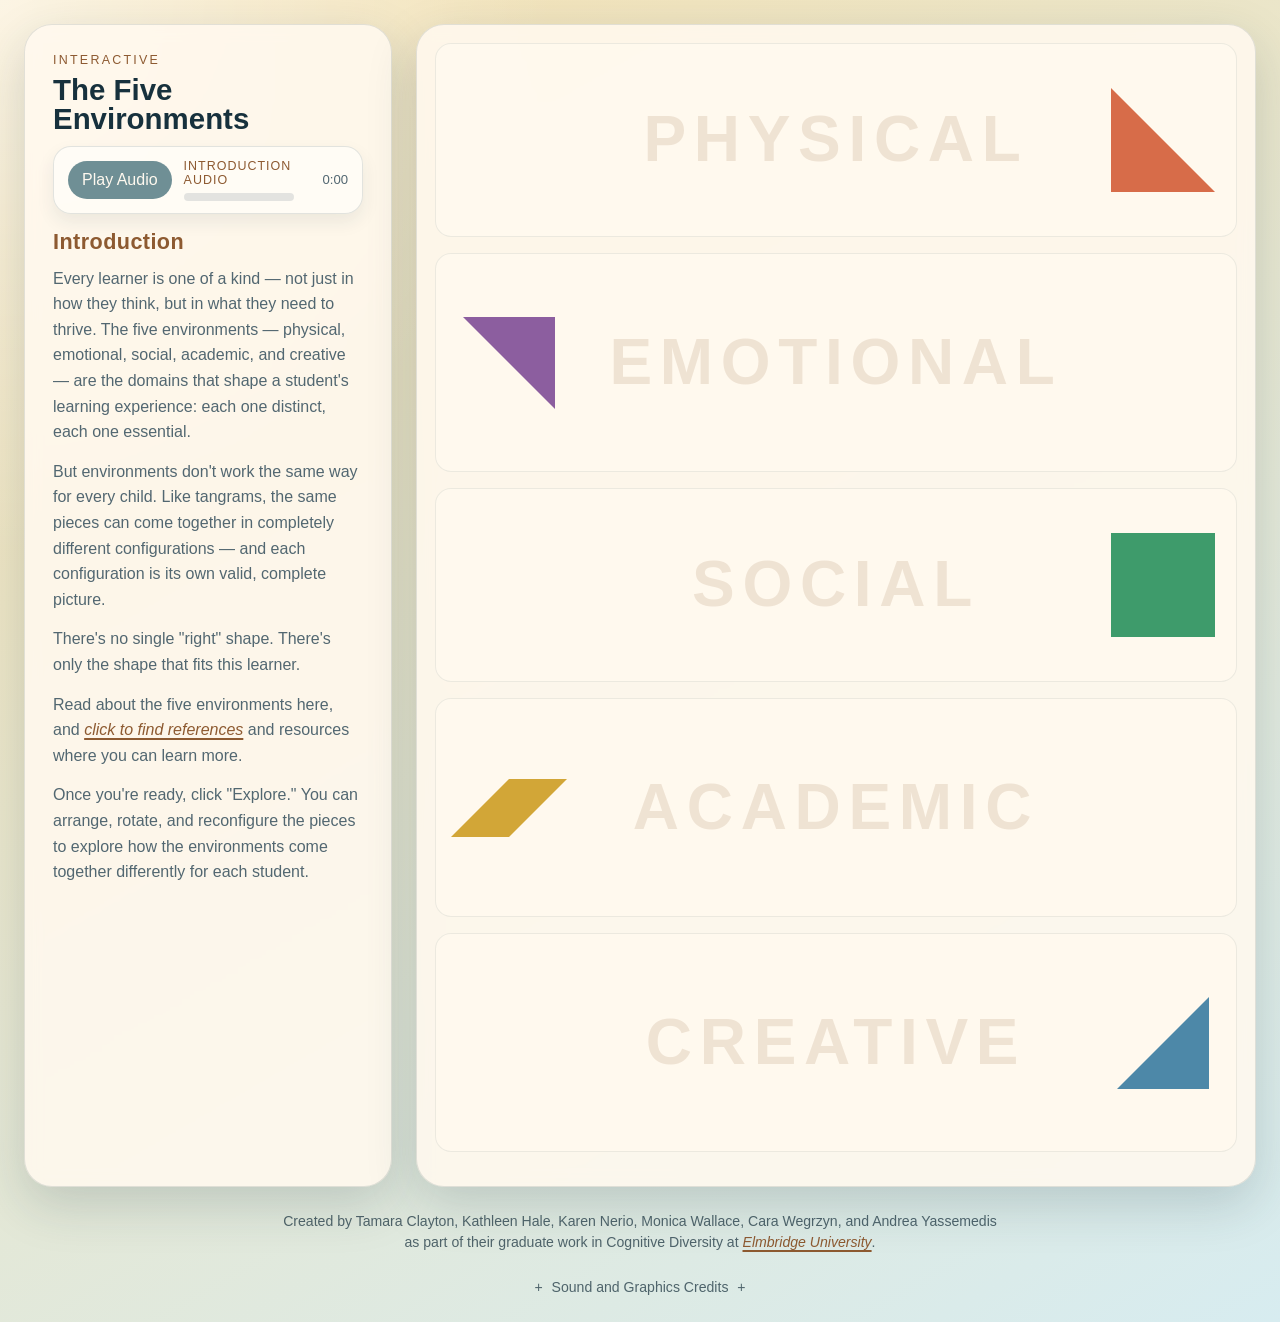
==== index.html @ 6b8d926e "Lower Alex solve threshold" ====
<!DOCTYPE html>
<html lang="en">
<head>
  <meta charset="UTF-8">
  <meta name="viewport" content="width=device-width, initial-scale=1.0">
  <title>The Five Environments</title>
  <link rel="icon" href="favicon.ico" type="image/x-icon">
  <link rel="stylesheet" href="styles.css">
  <style>
    .index2-page .avatar-chip.is-selected .avatar-portrait {
      border-color: rgba(23, 49, 61, 0.28);
      box-shadow: 0 14px 26px rgba(23, 49, 61, 0.2);
      transform: translateY(-2px);
    }

    .index2-page .avatar-chip.is-selected .avatar-name {
      text-decoration-thickness: 3px;
    }

    .index2-page .avatar-chip {
      cursor: pointer;
    }

    .index2-page .avatar-chip .avatar-portrait,
    .index2-page .avatar-chip .avatar-name {
      pointer-events: none;
    }

    .index2-page .intro-chip {
      width: 86px;
      text-align: center;
      cursor: pointer;
    }

    .index2-page .intro-chip .intro-chip-icon,
    .index2-page .intro-chip .intro-chip-link {
      pointer-events: none;
    }

    .index2-page .intro-chip-icon {
      display: block;
      width: 80px;
      height: 80px;
      margin: 0 auto 8px;
      object-fit: cover;
      object-position: center;
      border-radius: 50%;
      border: 2px solid rgba(23, 49, 61, 0.14);
      box-shadow: 0 10px 18px rgba(23, 49, 61, 0.14);
      box-sizing: border-box;
    }

    .index2-page .intro-chip-link {
      margin: 2px auto 0;
      color: #8d5a31;
      font: inherit;
      font-size: 0.84rem;
      line-height: 1.3;
      max-width: 72px;
      text-decoration: underline;
      text-decoration-thickness: 2px;
      text-underline-offset: 3px;
    }

    .index2-page .board {
      isolation: isolate;
      width: min(100%, 896px);
      min-height: 784px;
      aspect-ratio: 16 / 14;
      margin-left: auto;
      margin-right: auto;
    }

    .index2-page .how-to-bubble {
      max-width: 360px;
      padding: 14px 16px 12px;
    }

    .index2-page .tips-list {
      margin-top: 6px;
      padding-left: 18px;
      font-size: 0.76rem;
      line-height: 1.35;
    }

    .index2-target-layer {
      position: absolute;
      inset: 0;
      z-index: 1;
      pointer-events: none;
    }

    .index2-target-image {
      position: absolute;
      opacity: 0.24;
      object-fit: contain;
      filter: saturate(0.82) brightness(0.94);
      transition: opacity 160ms ease;
      user-select: none;
      -webkit-user-drag: none;
    }

    .index2-page .piece {
      z-index: 3;
    }

    .index2-page .piece-overlay {
      left: 50%;
      top: 50%;
    }

    .index2-page .modal {
      z-index: 120;
    }

    .index2-page .modal.index2-ideas-open {
      background: transparent;
    }

    .index2-page .ideas-popup-layer {
      position: fixed;
      inset: 0;
      pointer-events: none;
      z-index: 119;
    }

    .index2-page .info-modal-card.is-ideas-modal {
      position: absolute;
      left: 50%;
      top: 50%;
      transform: translate(-50%, -50%);
      width: min(360px, 72vw);
      height: min(360px, 62vh);
      max-height: none;
      overflow: auto;
      padding: 22px 24px 24px;
      background: rgba(255, 249, 238, 0.96);
      box-shadow: 0 24px 60px rgba(23, 49, 61, 0.12);
      cursor: grab;
      touch-action: none;
      border-radius: 24px;
    }

    .index2-page .info-modal-card.is-ideas-modal.dragging {
      cursor: grabbing;
    }

    .index2-page .info-modal-card.is-ideas-modal .modal-close {
      position: sticky;
      top: 10px;
      right: 12px;
      left: auto;
      float: right;
      z-index: 3;
      margin: -6px -4px 8px 12px;
      background: rgba(255, 249, 238, 0.9);
      border-radius: 999px;
      backdrop-filter: blur(4px);
    }

    .index2-page .info-modal-card.is-ideas-modal #modal-body {
      font-size: 0.94rem;
      line-height: 1.65;
    }

    .index2-page .ideas-popup-card {
      position: fixed;
      width: min(360px, 72vw);
      height: min(360px, 62vh);
      overflow: auto;
      padding: 22px 24px 24px;
      border: 1px solid rgba(23, 49, 61, 0.14);
      border-radius: 24px;
      background: rgba(255, 249, 238, 0.96);
      box-shadow: 0 24px 60px rgba(23, 49, 61, 0.12);
      pointer-events: auto;
      color: var(--muted);
      touch-action: none;
    }

    .index2-page .ideas-popup-art {
      position: absolute;
      inset: 0;
      display: flex;
      align-items: center;
      justify-content: center;
      pointer-events: none;
    }

    .index2-page .ideas-popup-art svg {
      width: 52%;
      height: 52%;
      opacity: 0.22;
    }

    .index2-page .ideas-popup-card > *:not(.ideas-popup-art) {
      position: relative;
      z-index: 1;
    }

    .index2-page .ideas-popup-close {
      position: absolute;
      top: 8px;
      right: 8px;
      z-index: 3;
      width: 36px;
      height: 36px;
      border: 0;
      background: rgba(255, 249, 238, 0.9);
      border-radius: 999px;
      font-size: 2rem;
      line-height: 1;
      color: var(--ink);
      cursor: pointer;
      display: grid;
      place-items: center;
      padding: 0;
    }

    .index2-page .ideas-popup-title {
      margin: 0 44px 10px 0;
      font-size: 1.1rem;
      line-height: 1.15;
      color: var(--ink);
    }

    .index2-page .ideas-popup-body {
      margin: 0;
      font-size: 0.94rem;
      line-height: 1.65;
    }

    .index2-page .ideas-env-physical {
      color: #d76c49;
    }

    .index2-page .ideas-env-emotional {
      color: #8c5e9f;
    }

    .index2-page .ideas-env-social {
      color: #3e9b6b;
    }

    .index2-page .ideas-env-academic {
      color: #d2a637;
    }

    .index2-page .ideas-env-creative {
      color: #4d88a8;
    }

    .index2-page .board.is-solved .index2-target-image {
      opacity: 0.42;
    }

    .index2-page .board.showing-solution .index2-target-image {
      opacity: 1;
      filter: none;
      cursor: pointer;
    }

    .index2-page .board.showing-solution .index2-target-layer {
      pointer-events: auto;
      cursor: pointer;
    }

    .index2-page .board.showing-solution .piece {
      opacity: 0;
      pointer-events: none;
    }

    .index2-page .solve-label-layer {
      position: absolute;
      inset: 0;
      pointer-events: none;
      z-index: 31;
    }

    .index2-page .solve-instruction-chip {
      position: absolute;
      top: 16px;
      right: 16px;
      z-index: 32;
      width: min(220px, calc(100% - 32px));
      min-height: 220px;
      padding: 20px;
      border: 1px solid rgba(23, 49, 61, 0.14);
      border-radius: 50%;
      background: rgba(243, 231, 209, 0.96);
      box-shadow: 0 12px 26px rgba(23, 49, 61, 0.12);
      color: var(--muted);
      font-size: 0.88rem;
      line-height: 1.35;
      text-align: center;
      pointer-events: none;
      display: flex;
      align-items: center;
      justify-content: center;
      text-wrap: balance;
      box-sizing: border-box;
    }

    .index2-page .solve-label {
      position: absolute;
      transform: translate(-50%, -50%);
      max-width: 118px;
      text-align: center;
      font-weight: 700;
      font-size: 1.15rem;
      line-height: 1.15;
      color: #fdfaf2;
      -webkit-text-stroke: 1px var(--muted);
      text-shadow:
        -1px 0 var(--muted),
        0 1px var(--muted),
        1px 0 var(--muted),
        0 -1px var(--muted),
        0 2px 6px rgba(0, 0, 0, 0.18);
      cursor: default;
    }

    .index2-page .tips-list li + li {
      margin-top: 4px;
    }

    .index2-page .sidebar-subheading {
      margin: 14px 0 12px;
      font-size: 1.35rem;
      line-height: 1.1;
      letter-spacing: 0.02em;
      color: #8d5a31;
    }

    .index2-page #sidebar-copy {
      font-size: 1rem;
      line-height: 1.6;
    }

    .index2-page #sidebar-copy p {
      margin: 0 0 14px;
    }

    .index2-page #sidebar-copy p:last-child {
      margin-bottom: 0;
    }

    .index2-page .avatar-strip {
      gap: 14px;
    }

    .index2-page .avatar-chip {
      width: 86px;
    }

    .index2-page .avatar-chip .avatar-portrait {
      width: 78px;
      height: 78px;
      margin-bottom: 8px;
    }

    .index2-page .avatar-chip .avatar-name {
      font-size: 0.84rem;
      line-height: 1.3;
    }

    .index2-page .board-actions {
      gap: 8px;
    }

    .index2-page .board-actions button {
      padding: 10px 14px;
      font-size: 0.96rem;
      line-height: 1.1;
      text-transform: uppercase;
      letter-spacing: 0.06em;
    }

    .index2-page .read-view {
      display: flex;
      flex-direction: column;
      min-height: 100%;
    }

    .index2-page .read-detail-list {
      list-style: none;
      margin: 0;
      padding: 0;
    }

    .index2-page .read-detail-list li {
      position: relative;
      margin-bottom: 16px;
      padding: 14px 16px;
      padding-left: 18px;
      border-radius: 16px;
      border: 1px solid rgba(23, 49, 61, 0.08);
      background: rgba(255, 249, 238, 0.9);
      overflow: hidden;
      cursor: pointer;
      transition: transform 140ms ease, box-shadow 140ms ease, filter 140ms ease;
    }

    .index2-page .read-env-watermark {
      position: absolute;
      inset: 50% 0 auto 0;
      transform: translateY(-50%);
      z-index: 1;
      color: rgba(141, 90, 49, 0.14);
      font-size: clamp(2.1rem, 5.5vw, 4rem);
      font-weight: 700;
      letter-spacing: 0.12em;
      line-height: 0.9;
      text-transform: uppercase;
      white-space: nowrap;
      text-align: center;
      pointer-events: none;
      transition: opacity 140ms ease;
    }

    .index2-page .read-detail-list li.is-revealed .read-env-watermark {
      opacity: 0;
    }

    .index2-page #read-env-physical.is-visited .read-env-watermark {
      color: rgba(215, 108, 73, 0.34);
    }

    .index2-page #read-env-emotional.is-visited .read-env-watermark {
      color: rgba(140, 94, 159, 0.34);
    }

    .index2-page #read-env-social.is-visited .read-env-watermark {
      color: rgba(62, 155, 107, 0.34);
    }

    .index2-page #read-env-academic.is-visited .read-env-watermark {
      color: rgba(210, 166, 55, 0.34);
    }

    .index2-page #read-env-creative.is-visited .read-env-watermark {
      color: rgba(77, 136, 168, 0.34);
    }

    .index2-page .read-detail-list li:hover {
      transform: translateY(-3px);
      box-shadow: 0 10px 22px rgba(23, 49, 61, 0.12), inset 0 0 0 999px rgba(255, 255, 255, 0.08);
      filter: saturate(1.14);
    }

    .index2-page .read-env-toggle {
      position: absolute;
      top: 50%;
      display: grid;
      place-items: center;
      border: 0;
      padding: 0;
      background: transparent;
      color: inherit;
      font: inherit;
      cursor: pointer;
      text-align: left;
      z-index: 2;
      transform: translateY(-50%);
    }

    .index2-page .read-env-toggle-right {
      width: 122px;
      right: 12px;
    }

    .index2-page .read-env-toggle-left {
      width: 122px;
      left: 12px;
    }

    .index2-page .read-env-copy {
      position: relative;
      z-index: 2;
      margin: 12px 0 0;
      font-size: 1rem;
      line-height: 1.6;
      color: var(--muted);
    }

    .index2-page .read-env-art {
      display: block;
      width: 104px;
      height: 104px;
      transition: transform 140ms ease, opacity 140ms ease;
      margin: 0 auto;
    }

    .index2-page .read-env-art polygon {
      fill: currentColor;
    }

    .index2-page .read-env-piece-label {
      position: absolute;
      left: 50%;
      top: 50%;
      transform: translate(-50%, -50%);
      width: calc(100% - 12px);
      max-width: 82px;
      color: #fdfaf2;
      font-size: 1.15rem;
      font-weight: 700;
      line-height: 1.15;
      text-transform: uppercase;
      text-align: center;
      -webkit-text-stroke: 1px var(--muted);
      text-shadow:
        -1px 0 var(--muted),
        0 1px var(--muted),
        1px 0 var(--muted),
        0 -1px var(--muted),
        0 2px 6px rgba(0, 0, 0, 0.18);
      opacity: 0;
      transition: opacity 140ms ease;
      pointer-events: none;
    }

    .index2-page .read-env-art-right {
      margin-left: auto;
    }

    .index2-page .read-env-art-left {
      margin-right: auto;
    }

    .index2-page #read-env-physical .read-env-copy,
    .index2-page #read-env-social .read-env-copy,
    .index2-page #read-env-creative .read-env-copy {
      max-width: calc(100% - 136px);
    }

    .index2-page #read-env-emotional .read-env-copy,
    .index2-page #read-env-academic .read-env-copy {
      margin-left: 136px;
    }

    .index2-page #read-env-emotional .read-env-art {
      width: 92px;
      height: 92px;
      transform: scale(-1, -1);
    }

    .index2-page #read-env-academic .read-env-piece-label {
      width: min(94px, 80%);
    }

    .index2-page #read-env-creative .read-env-art {
      width: 92px;
      height: 92px;
      right: 8px;
      transform: scaleX(-1);
    }

    .index2-page .read-env-toggle:focus-visible {
      outline: none;
    }

    .index2-page .read-env-toggle.is-revealed .read-env-piece-label {
      opacity: 1;
    }

    .index2-page #read-env-physical.is-revealed {
      background: rgba(215, 108, 73, 0.12);
    }

    .index2-page #read-env-emotional.is-revealed {
      background: rgba(140, 94, 159, 0.12);
    }

    .index2-page #read-env-social.is-revealed {
      background: rgba(62, 155, 107, 0.12);
    }

    .index2-page #read-env-academic.is-revealed {
      background: rgba(210, 166, 55, 0.12);
    }

    .index2-page #read-env-creative.is-revealed {
      background: rgba(77, 136, 168, 0.12);
    }

    .index2-page .play-now-wrap {
      margin-top: auto;
      padding-top: 8px;
      display: flex;
      justify-content: center;
      gap: 12px;
    }

    .index2-page .play-now-button {
      min-width: 160px;
      background: #8c5e9f;
    }

    .index2-page .see-more-button {
      min-width: 160px;
      border: 0;
      border-radius: 999px;
      padding: 12px 18px;
      background: #d2a637;
      color: #fff9ef;
      cursor: pointer;
      box-shadow: 0 10px 20px rgba(23, 49, 61, 0.18);
      text-decoration: none;
      text-align: center;
      font: inherit;
    }

    .index2-page .post-solve-chart-link {
      margin: 6px 0 14px;
      text-align: right;
      color: var(--muted);
    }

    .index2-page .post-solve-chart-link a {
      display: inline-block;
      padding: 12px 18px;
      border-radius: 999px;
      border: 0;
      background: #4d88a8;
      box-shadow: 0 10px 20px rgba(23, 49, 61, 0.18);
      color: #fff9ef;
      font-size: 0.96rem;
      line-height: 1.1;
      text-transform: uppercase;
      letter-spacing: 0.06em;
      text-decoration: none;
      transition: transform 140ms ease, box-shadow 140ms ease, background 140ms ease;
    }

    .index2-page .post-solve-chart-link a:hover {
      transform: translateY(-1px);
      box-shadow: 0 12px 24px rgba(23, 49, 61, 0.22);
      background: #3f7691;
    }

    .index2-page .main-sound-credits {
      padding: 0 24px 24px;
    }

    .index2-page .main-credits-disclosure {
      text-align: center;
    }

    .index2-page .main-credits-disclosure summary {
      cursor: pointer;
      list-style: none;
      user-select: none;
      font-size: 0.88rem;
      line-height: 1.5;
      font-weight: 400;
      color: rgba(23, 49, 61, 0.72);
    }

    .index2-page .main-credits-disclosure summary::-webkit-details-marker {
      display: none;
    }

    .index2-page .main-credits-disclosure summary::before,
    .index2-page .main-credits-disclosure summary::after {
      content: "+";
      display: inline-block;
      margin: 0 0.55rem;
      font-weight: 400;
      color: rgba(23, 49, 61, 0.72);
    }

    .index2-page .main-credits-disclosure[open] summary::before,
    .index2-page .main-credits-disclosure[open] summary::after {
      content: "−";
    }

    .index2-page .main-credits-panel {
      max-width: 760px;
      margin: 1rem auto 0;
    }

    .index2-page .main-credits-list {
      margin: 0;
      padding-left: 34px;
      color: rgba(23, 49, 61, 0.72);
      font-size: 0.88rem;
      line-height: 1.5;
      text-align: left;
    }

    .index2-page .main-credits-list li {
      margin-bottom: 12px;
      padding-left: 18px;
      text-indent: -18px;
    }
  </style>
</head>
<body class="index2-page">
  <main class="app-shell">
    <section class="intro-panel">
      <p class="eyebrow">Interactive</p>
      <h1 id="page-title">The Five Environments</h1>
      <div class="intro-audio-player">
        <button id="intro-audio-toggle" class="intro-audio-toggle" type="button" aria-label="Play introduction audio">Play Audio</button>
        <div class="intro-audio-meta">
          <div class="intro-audio-track">Introduction Audio</div>
          <div class="intro-audio-progress">
            <div id="intro-audio-progress-fill" class="intro-audio-progress-fill"></div>
          </div>
        </div>
        <div id="intro-audio-time" class="intro-audio-time">0:00</div>
        <audio id="intro-audio" preload="metadata" src="intro-and-environments.mp3"></audio>
      </div>
      <div id="katie-audio-player" class="intro-audio-player hidden">
        <button id="katie-audio-toggle" class="intro-audio-toggle" type="button" aria-label="Play Katie profile audio">Play Audio</button>
        <div class="intro-audio-meta">
          <div class="intro-audio-track">Katie Audio</div>
          <div class="intro-audio-progress">
            <div id="katie-audio-progress-fill" class="intro-audio-progress-fill"></div>
          </div>
        </div>
        <div id="katie-audio-time" class="intro-audio-time">0:00</div>
        <audio id="katie-audio" preload="metadata" src="katie-profile.mp3"></audio>
      </div>
      <div id="james-audio-player" class="intro-audio-player hidden">
        <button id="james-audio-toggle" class="intro-audio-toggle" type="button" aria-label="Play James profile audio">Play Audio</button>
        <div class="intro-audio-meta">
          <div class="intro-audio-track">James Audio</div>
          <div class="intro-audio-progress">
            <div id="james-audio-progress-fill" class="intro-audio-progress-fill"></div>
          </div>
        </div>
        <div id="james-audio-time" class="intro-audio-time">0:00</div>
        <audio id="james-audio" preload="metadata" src="james-profile.mp3"></audio>
      </div>
      <div id="alex-audio-player" class="intro-audio-player hidden">
        <button id="alex-audio-toggle" class="intro-audio-toggle" type="button" aria-label="Play Alex profile audio">Play Audio</button>
        <div class="intro-audio-meta">
          <div class="intro-audio-track">Alex Audio</div>
          <div class="intro-audio-progress">
            <div id="alex-audio-progress-fill" class="intro-audio-progress-fill"></div>
          </div>
        </div>
        <div id="alex-audio-time" class="intro-audio-time">0:00</div>
        <audio id="alex-audio" preload="metadata" src="alex-profile.mp3"></audio>
      </div>
      <div id="olivia-audio-player" class="intro-audio-player hidden">
        <button id="olivia-audio-toggle" class="intro-audio-toggle" type="button" aria-label="Play Olivia profile audio">Play Audio</button>
        <div class="intro-audio-meta">
          <div class="intro-audio-track">Olivia Audio</div>
          <div class="intro-audio-progress">
            <div id="olivia-audio-progress-fill" class="intro-audio-progress-fill"></div>
          </div>
        </div>
        <div id="olivia-audio-time" class="intro-audio-time">0:00</div>
        <audio id="olivia-audio" preload="metadata" src="olivia-profile.mp3"></audio>
      </div>
      <h2 id="sidebar-subheading" class="sidebar-subheading">Introduction</h2>
      <div id="sidebar-copy" class="intro-copy">
        <p>
          Every learner is one of a kind &mdash; not just in how they think, but in what they need to thrive. The five environments &mdash; physical, emotional, social, academic, and creative &mdash; are the domains that shape a student's learning experience: each one distinct, each one essential.
        </p>
        <p>
          But environments don't work the same way for every child. Like tangrams, the same pieces can come together in completely different configurations &mdash; and each configuration is its own valid, complete picture.
        </p>
        <p>
          There's no single "right" shape. There's only the shape that fits this learner.
        </p>
        <p>
          Read about the five environments here, and <a id="intro-references-link" class="intro-link" href="details/overview.html#references-heading" target="_blank" rel="noreferrer noopener">click to find references</a> and resources where you can learn more.
        </p>
        <p>
          Once you're ready, click "Explore." You can arrange, rotate, and reconfigure the pieces to explore how the environments come together differently for each student.
        </p>
      </div>
      <div id="intro-sidebar-links"></div>
    </section>

    <section class="game-panel">
      <div id="read-view" class="read-view">
        <ul class="read-detail-list">
          <li id="read-env-physical">
            <span class="read-env-watermark">Physical</span>
            <button class="read-env-toggle read-env-toggle-right" type="button" data-read-env="physical" aria-expanded="false">
              <svg class="read-env-art read-env-art-right" viewBox="0 0 210 210" aria-hidden="true" style="color:#d76c49;">
                <polygon points="0,210 0,0 210,210"></polygon>
              </svg>
              <span class="read-env-piece-label">Physical</span>
            </button>
            <p class="read-env-copy hidden"><strong class="ideas-env-physical">PHYSICAL</strong> &mdash; The <strong class="ideas-env-physical">physical</strong> environment is not just about comfort &mdash; it determines whether a student is spending energy regulating discomfort and stress, or is available to learn and grow. For twice-exceptional learners especially, the space should reduce sensory overload and distraction while still allowing for movement, flexibility, and access to materials that support exploration (Bridges 2e Center, 2019; Drexel University School of Education, n.d.; Willis, 2007; Horvath, 2021).</p>
          </li>
          <li id="read-env-emotional">
            <span class="read-env-watermark">Emotional</span>
            <button class="read-env-toggle read-env-toggle-left" type="button" data-read-env="emotional" aria-expanded="false">
              <svg class="read-env-art read-env-art-left" viewBox="0 0 148.5 148.5" aria-hidden="true" style="color:#8c5e9f;">
                <polygon points="0,148.5 0,0 148.5,148.5"></polygon>
              </svg>
              <span class="read-env-piece-label">Emotional</span>
            </button>
            <p class="read-env-copy hidden"><strong class="ideas-env-emotional">EMOTIONAL</strong> &mdash; Belonging and acceptance are not peripheral to learning &mdash; they are central to it. When <strong class="ideas-env-emotional">emotional</strong> needs go unmet, students shift toward avoidance or seeking validation rather than engaging in growth. Stress, anxiety, and fear of embarrassment interfere directly with cognition, attention, and memory, while low-stakes, supportive environments do the opposite. Students need a place where risk-taking is welcomed, not penalized (Willis, 2007; Amabile, 1998; Drexel University School of Education, n.d.; Bridges 2e Center, 2019; Anchor, 2011).</p>
          </li>
          <li id="read-env-social">
            <span class="read-env-watermark">Social</span>
            <button class="read-env-toggle read-env-toggle-right" type="button" data-read-env="social" aria-expanded="false">
              <svg class="read-env-art read-env-art-right" viewBox="0 0 105 105" aria-hidden="true" style="color:#3e9b6b;">
                <polygon points="0,0 105,0 105,105 0,105"></polygon>
              </svg>
              <span class="read-env-piece-label">Social</span>
            </button>
            <p class="read-env-copy hidden"><strong class="ideas-env-social">SOCIAL</strong> &mdash; Belonging affects not only how students feel, but whether they invest effort and grow toward self-actualization. The <strong class="ideas-env-social">social</strong> environment should support relationship-building, reduce isolation, and make neurodiversity an asset rather than a liability &mdash; through collaborative structures, interest-based groupings, and awareness of the impact of asynchronous development (Bridges 2e Center, 2019; Drexel University School of Education, n.d.; Amabile, 1998; Nesterak, 2020).</p>
          </li>
          <li id="read-env-academic">
            <span class="read-env-watermark">Academic</span>
            <button class="read-env-toggle read-env-toggle-left" type="button" data-read-env="academic" aria-expanded="false">
              <svg class="read-env-art read-env-art-left" viewBox="0 0 210 105" aria-hidden="true" style="color:#d2a637; width:116px; height:116px;">
                <polygon points="0,105 105,0 210,0 105,105"></polygon>
              </svg>
              <span class="read-env-piece-label">Academic</span>
            </button>
            <p class="read-env-copy hidden"><strong class="ideas-env-academic">ACADEMIC</strong> &mdash; The <strong class="ideas-env-academic">academic</strong> environment determines whether learners encounter meaningful challenge and experience themselves as capable. Students learn best when instruction is relevant, curiosity-driven, and able to get through emotional and attentional filters &mdash; supported through open-ended assignments, alternatives to rote memorization, dual differentiation, and opportunities to solve problems in more than one way (Willis, 2007; Bridges 2e Center, 2019; Drexel University School of Education, n.d.; Horvath, 2021).</p>
          </li>
          <li id="read-env-creative">
            <span class="read-env-watermark">Creative</span>
            <button class="read-env-toggle read-env-toggle-right" type="button" data-read-env="creative" aria-expanded="false">
              <svg class="read-env-art read-env-art-right" viewBox="0 0 210 210" aria-hidden="true" style="color:#4d88a8;">
                <polygon points="0,210 0,0 210,210"></polygon>
              </svg>
              <span class="read-env-piece-label">Creative</span>
            </button>
            <p class="read-env-copy hidden"><strong class="ideas-env-creative">CREATIVE</strong> &mdash; Expressing learning &mdash; not just acquiring knowledge &mdash; is necessary for growth. The <strong class="ideas-env-creative">creative</strong> environment should not be ornamental; it must make genuine room for unusual strengths, deep interests, original methods, and multiple forms of expression. This means focusing on process over product, protecting space for awe and exploration, and resisting the conditions known to suppress creativity: controlling structures, overly critical evaluation, and pressure toward a single right answer (Amabile, 1998; Robinson, 2006; Bridges 2e Center, 2019; Drexel University School of Education, n.d.; Willis, 2007).</p>
          </li>
        </ul>
        <div id="play-now-wrap" class="play-now-wrap hidden">
          <a class="see-more-button" href="details/overview.html" target="_blank" rel="noreferrer noopener">Read</a>
          <button id="play-now-button" class="solve-button play-now-button" type="button">Explore</button>
        </div>
      </div>

      <div id="play-view" class="hidden">
        <div class="board-header">
          <div id="avatar-strip" class="avatar-strip" aria-label="Select a student target"></div>
          <div class="how-to-bubble">
            <p class="how-to-kicker">HOW TO "PLAY"</p>
            <ul class="tips-list">
              <li>Select a student to read about their learning profile.</li>
              <li>Drag each shape into place over the tangram silhouette.</li>
              <li>Click and drag the button to rotate or click to flip.</li>
            </ul>
          </div>
          <div class="board-actions">
            <button id="reset-button" class="reset-button" type="button">Reset</button>
            <button id="intro-learn-more-button" class="learn-more-button" type="button" aria-pressed="false">Hint</button>
            <button id="solve-button" class="solve-button" type="button">Solve</button>
          </div>
        </div>
        <p id="post-solve-chart-link" class="post-solve-chart-link hidden">
          <a href="details/chart.html" target="_blank" rel="noreferrer noopener">View Ideas for All</a>
        </p>

      <div id="board" class="board" aria-label="Tangram coverage board">
          <div class="board-grid" aria-hidden="true"></div>
          <div id="target-layer" class="index2-target-layer" aria-hidden="true">
            <img id="target-image" class="index2-target-image hidden" alt="">
          </div>
          <div id="solve-overlay" class="solve-overlay hidden" aria-hidden="true">
            <img id="solve-overlay-image" class="solve-overlay-image" src="cat-solve.png" alt="Solved tangram pattern">
            <canvas id="solve-overlay-canvas" class="solve-overlay-image hidden" aria-hidden="true"></canvas>
            <div id="solve-label-layer" class="solve-label-layer" aria-hidden="true"></div>
            <p id="solve-instruction-chip" class="solve-instruction-chip hidden">Click the environment labels to read more. You can open more than one.</p>
          </div>
        </div>
      </div>
    </section>
  </main>

  <footer class="main-credits">
    <p>Created by Tamara Clayton, Kathleen Hale, Karen Nerio, Monica Wallace, Cara Wegrzyn, and Andrea Yassemedis<br>as part of their graduate work in Cognitive Diversity at <a class="intro-link" href="https://elmbridge.edu/" target="_blank" rel="noreferrer noopener">Elmbridge University</a>.</p>
  </footer>
  <footer class="main-sound-credits">
    <details class="main-credits-disclosure">
      <summary>Sound and Graphics Credits</summary>
      <div class="main-credits-panel">
        <ul class="main-credits-list">
          <li>Student avatars created with <a class="intro-link" href="https://avatarmaker.com" target="_blank" rel="noreferrer noopener">AvatarMaker</a>.</li>
          <li>Modified tangram graphics adapted from &ldquo;Cat,&rdquo; &ldquo;Dancer,&rdquo; &ldquo;Tree,&rdquo; and &ldquo;Tangram Pattern,&rdquo; ClipArt ETC, Florida Center for Instructional Technology, University of South Florida: <a class="intro-link" href="https://etc.usf.edu/clipart/" target="_blank" rel="noreferrer noopener">https://etc.usf.edu/clipart/</a></li>
          <li><em>Dragging chess pieces on the chess board.wav</em> by BiancaBothaPure -- <a class="intro-link" href="https://freesound.org/s/437486/" target="_blank" rel="noreferrer noopener">Freesound</a> -- License: Attribution NonCommercial 4.0. Modified from original.</li>
          <li><em>Dropping chess pieces on chess board.wav</em> by BiancaBothaPure -- <a class="intro-link" href="https://freesound.org/s/437485/" target="_blank" rel="noreferrer noopener">Freesound</a> -- License: Attribution NonCommercial 4.0. Modified from original.</li>
          <li><em>Placing chess pieces on chess board.wav</em> by BiancaBothaPure -- <a class="intro-link" href="https://freesound.org/s/437484/" target="_blank" rel="noreferrer noopener">Freesound</a> -- License: Attribution NonCommercial 4.0. Modified from original.</li>
          <li><em>Videogame Menu BUTTON CLICK</em> by Christopherderp -- <a class="intro-link" href="https://freesound.org/s/342200/" target="_blank" rel="noreferrer noopener">Freesound</a> -- License: Creative Commons 0.</li>
        </ul>
      </div>
    </details>
  </footer>

  <div id="info-modal" class="modal hidden" role="dialog" aria-modal="true" aria-labelledby="modal-title">
    <div class="modal-card info-modal-card table-modal-card">
      <div id="modal-art" class="modal-art table-modal-art" aria-hidden="true"></div>
      <button id="close-modal" class="modal-close table-modal-close" type="button" aria-label="Close information pop-up">×</button>
      <h2 id="modal-title" class="table-modal-title"></h2>
      <p id="modal-body" class="table-modal-body"></p>
      <p id="modal-link-copy" class="modal-link-copy">Click here to <a id="modal-link" class="modal-link" href="#" target="_blank" rel="noreferrer noopener">read more</a> about how the five environments help students learn.</p>
      <p id="modal-continue-copy" class="modal-link-copy hidden"><a id="modal-continue-link" class="modal-link" href="#">Keep going!</a></p>
    </div>
  </div>
  <div id="ideas-popup-layer" class="ideas-popup-layer" aria-live="polite"></div>

  <template id="piece-template">
    <article class="piece" tabindex="0">
      <div class="piece-visual">
        <svg class="piece-svg" aria-hidden="true" focusable="false">
          <polygon class="piece-polygon"></polygon>
        </svg>
        <div class="piece-overlay">
          <div class="piece-label"></div>
          <div class="piece-controls">
            <button class="rotate-handle" type="button" aria-label="Rotate shape"></button>
            <button class="flip-handle" type="button" aria-label="Flip shape">&#8596;</button>
          </div>
        </div>
      </div>
    </article>
  </template>

  <audio id="move-start-sound" preload="auto" src="block-up.mp3"></audio>
  <audio id="move-end-sound" preload="auto" src="block-down.mp3"></audio>
  <audio id="reset-sound" preload="auto" src="block-reset.mp3"></audio>
  <audio id="solve-sound" preload="auto" src="block-solve.mp3"></audio>
  <audio id="click-sound" preload="auto" src="click.mp3"></audio>

  <script>
    const GRID_SIZE = 56;
    const BOARD_COLUMNS = 16;
    const BOARD_ROWS = 14;
    const DEFAULT_LARGE_TRIANGLE_HYPOTENUSE_GRID_UNITS = 4 * Math.SQRT2;
    const SMALL_TRIANGLE_LEG = 105;
    const LARGE_TRIANGLE_LEG = SMALL_TRIANGLE_LEG * 2;
    const MEDIUM_TRIANGLE_LEG = Math.sqrt(2) * SMALL_TRIANGLE_LEG;

    const students = [
      {
        id: "katie",
        name: "Katie",
        imageSrc: "katie.png",
        colors: ["#98bdd2", "#4d88a8"],
        solidSrc: "cat-solid.png",
        targetBox: {
          width: 9.6 * GRID_SIZE,
          height: 10.75 * GRID_SIZE
        },
        sidebarHtml: `Katie can tell you which U.S. presidents owned horses, identify a New Yorker cartoon's artist by linework alone, and rank My Little Ponies by narrative arc.<br><br>
          But she is not a quirky kid with random facts &mdash; she is a scholar with a portfolio of deep, self-directed expertise that most adults couldn't match in any of those domains. She thinks in systems, notices patterns others miss, and brings a level of conceptual precision to her ideas that is genuinely rare.<br><br>
          She is also a kid who has been burned. Past social experiences have taught her that being herself &mdash; enthusiastic, intense, a little encyclopedic &mdash; can make her a target. So she watches before she speaks. She edits herself. She may seem disengaged when she is actually composing a fully-formed thesis in her head, waiting to see if it's safe to say it out loud. Perfectionism isn't vanity for Katie; it's armor.<br><br>
          The goal isn't to fix Katie's social caution or sand down her intensity. It's to build an environment where she doesn't have to choose between being safe and being herself!<br><br>
          <strong>IDEAS FOR HER:</strong><br><br>
          <strong>Physical:</strong> Give her a consistent, low-traffic spot she can count on &mdash; predictability reduces the cognitive load of just arriving somewhere new. Headphones should be an unquestioned option, not a negotiation.<br><br>
          <strong>Emotional:</strong> Avoid surprise cold-calls or group sharing without warning. Instead, try: "I'd love to hear your take on this &mdash; want to share it with me first, or with the group?" Let her choose. Trust builds slowly and is lost fast.<br><br>
          <strong>Academic:</strong> Don't make her prove she knows the basics &mdash; she does, and the repetition is alienating. Give her the harder question underneath the question: "Everyone's arguing about X &mdash; what are they all missing?" Her perfectionism means she may not turn in work she considers unfinished; reframe completion as a draft, not a verdict.<br><br>
          <strong>Social:</strong> She doesn't need a big group &mdash; she needs one right person. Pair her with someone who has a real opinion about something, anything. Interest-based connection is far safer than proximity-based grouping for Katie. If another student happens to love history or absurdist humor, that's your opening.<br><br>
          <strong>Creative:</strong> Katie's interests are not distractions &mdash; they are her primary cognitive vocabulary. Let her write the WWII unit through the lens of leadership failure. Let the New Yorker cartoon become a model for political satire analysis. Meet her where her mind already lives, and she will go further than any prompt could take her.`,
        ideasHtml: `<strong class="ideas-env-physical">Physical:</strong> Give her a consistent, low-traffic spot she can count on &mdash; predictability reduces the cognitive load of just arriving somewhere new. Headphones should be an unquestioned option, not a negotiation.<br><br>
          <strong class="ideas-env-emotional">Emotional:</strong> Avoid surprise cold-calls or group sharing without warning. Instead, try: "I'd love to hear your take on this &mdash; want to share it with me first, or with the group?" Let her choose. Trust builds slowly and is lost fast.<br><br>
          <strong class="ideas-env-academic">Academic:</strong> Don't make her prove she knows the basics &mdash; she does, and the repetition is alienating. Give her the harder question underneath the question: "Everyone's arguing about X &mdash; what are they all missing?" Her perfectionism means she may not turn in work she considers unfinished; reframe completion as a draft, not a verdict.<br><br>
          <strong class="ideas-env-social">Social:</strong> She doesn't need a big group &mdash; she needs one right person. Pair her with someone who has a real opinion about something, anything. Interest-based connection is far safer than proximity-based grouping for Katie. If another student happens to love history or absurdist humor, that's your opening.<br><br>
          <strong class="ideas-env-creative">Creative:</strong> Katie's interests are not distractions &mdash; they are her primary cognitive vocabulary. Let her write the WWII unit through the lens of leadership failure. Let the New Yorker cartoon become a model for political satire analysis. Meet her where her mind already lives, and she will go further than any prompt could take her.`
      },
      {
        id: "james",
        name: "James",
        imageSrc: "james.png",
        colors: ["#dfb2b6", "#c7858a"],
        solidSrc: "square-solid.png",
        targetBox: {
          width: (DEFAULT_LARGE_TRIANGLE_HYPOTENUSE_GRID_UNITS * GRID_SIZE) * (512 / (489 - 23)),
          height: (DEFAULT_LARGE_TRIANGLE_HYPOTENUSE_GRID_UNITS * GRID_SIZE) * (512 / (488 - 23))
        },
        sidebarHtml: `James has approximately forty-seven thoughts per minute and would like to share all of them with you right now, please. He is the kid who finishes your sentence, derails the lesson with a genuinely interesting tangent, negotiates the terms of every assignment, and then &mdash; somehow &mdash; makes an observation that reframes the entire discussion. He is exhausting in the best possible way.<br><br>
          James&rsquo; emotional world is just as loud as his verbal one. When something goes wrong, it involves big feelings, fast escalation, zero filter. But here's the thing about James: he can talk his way out of almost anything, including his own meltdowns. Language is not just his strength, it's his lifeline.<br><br>
          He will forget the worksheet. He will lose the worksheet. He will find the worksheet three weeks later at the bottom of a bag that also contains a granola bar from October. His handwriting looks like it was produced during turbulence. None of this is laziness or defiance &mdash; his brain is running a different operating system, one that was simply not designed with folder organization in mind.<br><br>
          What does work: tell him something is scientifically proven and he is immediately, completely on board. This is not a loophole &mdash; it's a gift.<br><br>
          <strong>IDEAS FOR HIM:</strong><br><br>
          <strong>Physical:</strong> James needs to move, and fighting that is a losing battle. Build movement in before it becomes a behavior &mdash; a standing option, a quick errand, a lap around the hall between tasks. Seat him where his energy doesn't put him at the center of everyone else's distraction, but not in isolation, which will backfire.<br><br>
          <strong>Emotional:</strong> When he escalates, don't match his energy and don't shut it down &mdash; talk with him. Use his verbal strengths. Try: "Walk me through what just happened." He will. And somewhere in the retelling, he'll usually find his own way back. Afterward, when he's regulated, is the time for any reflection or problem-solving &mdash; not during.<br><br>
          <strong>Academic:</strong> Ditch the handwriting requirement wherever possible. Voice memos, typed responses, verbal check-ins &mdash; any of these will get you a far more accurate picture of what James actually knows. He processes by talking, so let him. If you can frame a concept as "researchers actually found that..." he will absorb it instantly and cite it back to you for the rest of the year.<br><br>
          <strong>Social:</strong> James is a natural connector and a natural interrupter &mdash; sometimes simultaneously. Teach him discussion structures not as discipline but as strategy: "The best debaters know when to hold their point &mdash; it lands harder." He responds to logic and social intelligence framing far better than to rules for their own sake.<br><br>
          <strong>Creative:</strong> Give James a creative container with real latitude inside it. He doesn't need total open-endedness &mdash; he needs a strong premise and permission to go weird with it. A Simpsons episode is, structurally, a masterclass in satire, social commentary, and absurdist logic. He already knows this. Let that count for something.`,
        ideasHtml: `<strong class="ideas-env-physical">Physical:</strong> James needs to move, and fighting that is a losing battle. Build movement in before it becomes a behavior &mdash; a standing option, a quick errand, a lap around the hall between tasks. Seat him where his energy doesn't put him at the center of everyone else's distraction, but not in isolation, which will backfire.<br><br>
          <strong class="ideas-env-emotional">Emotional:</strong> When he escalates, don't match his energy and don't shut it down &mdash; talk with him. Use his verbal strengths. Try: "Walk me through what just happened." He will. And somewhere in the retelling, he'll usually find his own way back. Afterward, when he's regulated, is the time for any reflection or problem-solving &mdash; not during.<br><br>
          <strong class="ideas-env-academic">Academic:</strong> Ditch the handwriting requirement wherever possible. Voice memos, typed responses, verbal check-ins &mdash; any of these will get you a far more accurate picture of what James actually knows. He processes by talking, so let him. If you can frame a concept as "researchers actually found that..." he will absorb it instantly and cite it back to you for the rest of the year.<br><br>
          <strong class="ideas-env-social">Social:</strong> James is a natural connector and a natural interrupter &mdash; sometimes simultaneously. Teach him discussion structures not as discipline but as strategy: "The best debaters know when to hold their point &mdash; it lands harder." He responds to logic and social intelligence framing far better than to rules for their own sake.<br><br>
          <strong class="ideas-env-creative">Creative:</strong> Give James a creative container with real latitude inside it. He doesn't need total open-endedness &mdash; he needs a strong premise and permission to go weird with it. A Simpsons episode is, structurally, a masterclass in satire, social commentary, and absurdist logic. He already knows this. Let that count for something.`
      },
      {
        id: "alex",
        name: "Alex",
        imageSrc: "alex.png",
        colors: ["#b590c2", "#8c5e9f"],
        solidSrc: "dancer-solid.png",
        targetBox: {
          width: 14.25 * GRID_SIZE,
          height: 14.25 * GRID_SIZE
        },
        sidebarHtml: `Alex collects subway tokens from cities around the world &mdash; transit systems that no longer exist, currencies of movement that have been discontinued and forgotten. They are drawn to things that operate outside the mainstream &mdash; things that have their own rhythm, their own way of getting people where they need to go. Which makes sense because Alex expresses themselves in motion.<br><br>
          As a dancer, Alex thinks choreographically &mdash; in sequences, dynamics, and spatial relationships. As an artist, they move in the tradition of Banksy: art that is immediate, public, a little disruptive, and completely intentional about where it lands and who it's for. Their K-pop obsession is not passive fandom &mdash; it is a serious study in precision, synchronization, and the kind of rehearsed spontaneity that looks effortless only because of enormous discipline underneath.<br><br>
          What Alex's teachers have often missed &mdash; and what standardized reading and writing tasks consistently obscure &mdash; is that Alex is not a kid who struggles to read or think. They are a kid whose thinking lives in their body, their hands, and who has spent years being evaluated almost exclusively in the one medium that gives them the least access to what they actually know. Dyslexia doesn’t dim Alex's intelligence. It just means that, in Alex’s experience, traditional classrooms kept using the wrong key for the wrong door.<br><br>
          Years of feeling behind &mdash; of watching other kids move through text-based tasks with ease &mdash; leaves a mark. Alex may deflect with humor, disengage before they can fail, or undersell their own ideas before someone else can. The goal is not to remediate Alex into a more readable student. It's to build an environment where what Alex can do is finally legible to everyone else.<br><br>
          <strong>IDEAS FOR THEM:</strong><br><br>
          <strong>Physical:</strong> Alex needs space to move and a visual environment that doesn't feel sterile. A classroom that feels alive &mdash; with color, texture, things on the walls that mean something &mdash; is one Alex can actually inhabit. If there's a way to let them work standing, moving, or in a less fixed configuration, take it.<br><br>
          <strong>Emotional:</strong> Alex has a finely tuned detector for whether a space is safe for imperfection. They've been corrected on the surface-level stuff &mdash; spelling, decoding, transcription &mdash; so many times that it can be hard to believe the deeper stuff is valued. Lead with what landed: "The idea here is strong &mdash; let's figure out the best way to get it out." Never let a spelling error be the first thing you address.<br><br>
          <strong>Academic:</strong> Separate the assessment of thinking from the assessment of transcription &mdash; these are not the same skill and should not be graded as one. Voice recording, oral explanation, visual presentation, and movement-based demonstration are all legitimate evidence of understanding. Alex may also benefit from text-to-speech and speech-to-text tools &mdash; not as accommodations that signal deficit, but as the right tools for the right brain.<br><br>
          <strong>Social:</strong> Alex is a natural at reading a room &mdash; they know who's performing, who's checked out, who's actually connected. Put that to use. They can be a remarkable collaborator and an intuitive group anchor when the task plays to their strengths. Just don't make "group work" mean "someone else writes it down and Alex watches."<br><br>
          <strong>Creative:</strong> This is where Alex lives. Banksy built a global reputation making art in unauthorized spaces with materials that weren't supposed to be there &mdash; Alex understands that instinctively. Give them creative briefs that have a where and a whoand a why, not just a what. Let the dance become the essay. Let the visual become the argument. Ask them to choreograph the concept and you may get the clearest explanation in the room.`,
        ideasHtml: `<strong class="ideas-env-physical">Physical:</strong> Alex needs space to move and a visual environment that doesn't feel sterile. A classroom that feels alive &mdash; with color, texture, things on the walls that mean something &mdash; is one Alex can actually inhabit. If there's a way to let them work standing, moving, or in a less fixed configuration, take it.<br><br>
          <strong class="ideas-env-emotional">Emotional:</strong> Alex has a finely tuned detector for whether a space is safe for imperfection. They've been corrected on the surface-level stuff &mdash; spelling, decoding, transcription &mdash; so many times that it can be hard to believe the deeper stuff is valued. Lead with what landed: "The idea here is strong &mdash; let's figure out the best way to get it out." Never let a spelling error be the first thing you address.<br><br>
          <strong class="ideas-env-academic">Academic:</strong> Separate the assessment of thinking from the assessment of transcription &mdash; these are not the same skill and should not be graded as one. Voice recording, oral explanation, visual presentation, and movement-based demonstration are all legitimate evidence of understanding. Alex may also benefit from text-to-speech and speech-to-text tools &mdash; not as accommodations that signal deficit, but as the right tools for the right brain.<br><br>
          <strong class="ideas-env-social">Social:</strong> Alex is a natural at reading a room &mdash; they know who's performing, who's checked out, who's actually connected. Put that to use. They can be a remarkable collaborator and an intuitive group anchor when the task plays to their strengths. Just don't make "group work" mean "someone else writes it down and Alex watches."<br><br>
          <strong class="ideas-env-creative">Creative:</strong> This is where Alex lives. Banksy built a global reputation making art in unauthorized spaces with materials that weren't supposed to be there &mdash; Alex understands that instinctively. Give them creative briefs that have a where and a whoand a why, not just a what. Let the dance become the essay. Let the visual become the argument. Ask them to choreograph the concept and you may get the clearest explanation in the room.`
      },
      {
        id: "olivia",
        name: "Olivia",
        imageSrc: "olivia.png",
        colors: ["#e7cd80", "#d2a637"],
        solidSrc: "tree-solid.png",
        pieceHypotenuseGridUnits: 6.5,
        targetBox: {
          width: 9 * GRID_SIZE,
          height: 11 * GRID_SIZE
        },
        sidebarHtml: `Olivia knows that the light reaching her eyes when she looks at a star left that star thousands of years ago. She finds comfort in the idea that the universe operates on a timescale so vast that urgency becomes almost meaningless. She is not slow. She is on cosmic time.<br><br>
          She also sees the number seven as a deep, specific shade of burnt orange. Four is green. The word "Wednesday" is blue-grey, like morning fog. This is not metaphor for Olivia &mdash; it is simply how information arrives. Her inner world is chromatic, layered, and almost impossible to fully translate into the currency everyone else is using.<br><br>
          Olivia's psychoeducational profile is one of the most striking a diagnostician can encounter: verbal and conceptual reasoning in the 99th percentile, processing speed in the 6th. That gap &mdash; nearly 93 percentile points &mdash; means that what she understands and what she can produce on demand exist in almost completely different universes. She has almost certainly spent her entire academic life being quietly, consistently underestimated. Teachers have waited for her to finish and mistaken the wait for uncertainty. Timed tests have told her she is average. She is not average. She is someone for whom the measurement tool was built for an entirely different kind of mind.<br><br>
          <strong>IDEAS FOR HER:</strong><br><br>
          <strong>Physical:</strong> Olivia needs a calm, unhurried physical environment &mdash; one that doesn't signal urgency through its design. Timers on the board, rapid transitions, and cluttered visual spaces compounds the already significant cognitive work of translating her inner world into outer output. Soft, consistent, predictable physical conditions let her actually arrive.<br><br>
          <strong>Emotional:</strong> Never communicate impatience, even accidentally. A glance at the clock, a gentle "take your time" said one too many times &mdash; Olivia notices. What she needs to hear, consistently and credibly, is that depth is valued here, not just speed. Try: "I want your real thought on this, not your fast one." Mean it every time.<br><br>
          <strong>Academic:</strong> Eliminate timed assessments wherever possible &mdash; they are measuring her processing speed, not her knowledge. Give her questions in advance when possible. Let her respond in writing on her own time, or verbally in a low-pressure one-on-one context. When she finally arrives at an answer, it will very likely be the most considered one in the room &mdash; make sure there's space for it to land.<br><br>
          <strong>Social:</strong> Olivia may seem like she's not quite present in fast-moving group conversations &mdash; she is present, she's just still formulating her response to something that was said three exchanges ago. She needs social environments that don't leave her perpetually behind the rhythm. Smaller groups, slower conversations, and a peer or two who naturally pause and wonder rather than race and conclude are her people.<br><br>
          <strong>Creative:</strong> Give Olivia open-ended creative invitations with generous timelines and no single right form. She might write about the philosophy of dark matter. She might map her synesthetic color landscape onto a piece of music. She might spend two weeks on a single drawing of a black hole and produce something that makes the whole class go quiet. Don't rush the process &mdash; the universe didn't make anything worth looking at quickly.`,
        ideasHtml: `<strong class="ideas-env-physical">Physical:</strong> Olivia needs a calm, unhurried physical environment &mdash; one that doesn't signal urgency through its design. Timers on the board, rapid transitions, and cluttered visual spaces compounds the already significant cognitive work of translating her inner world into outer output. Soft, consistent, predictable physical conditions let her actually arrive.<br><br>
          <strong class="ideas-env-emotional">Emotional:</strong> Never communicate impatience, even accidentally. A glance at the clock, a gentle "take your time" said one too many times &mdash; Olivia notices. What she needs to hear, consistently and credibly, is that depth is valued here, not just speed. Try: "I want your real thought on this, not your fast one." Mean it every time.<br><br>
          <strong class="ideas-env-academic">Academic:</strong> Eliminate timed assessments wherever possible &mdash; they are measuring her processing speed, not her knowledge. Give her questions in advance when possible. Let her respond in writing on her own time, or verbally in a low-pressure one-on-one context. When she finally arrives at an answer, it will very likely be the most considered one in the room &mdash; make sure there's space for it to land.<br><br>
          <strong class="ideas-env-social">Social:</strong> Olivia may seem like she's not quite present in fast-moving group conversations &mdash; she is present, she's just still formulating her response to something that was said three exchanges ago. She needs social environments that don't leave her perpetually behind the rhythm. Smaller groups, slower conversations, and a peer or two who naturally pause and wonder rather than race and conclude are her people.<br><br>
          <strong class="ideas-env-creative">Creative:</strong> Give Olivia open-ended creative invitations with generous timelines and no single right form. She might write about the philosophy of dark matter. She might map her synesthetic color landscape onto a piece of music. She might spend two weeks on a single drawing of a black hole and produce something that makes the whole class go quiet. Don't rush the process &mdash; the universe didn't make anything worth looking at quickly.`
      }
    ];

    const pieceDefinitions = [
      {
        id: "physical",
        label: "Physical",
        color: "#d76c49",
        width: LARGE_TRIANGLE_LEG,
        height: LARGE_TRIANGLE_LEG,
        points: [[0, LARGE_TRIANGLE_LEG], [0, 0], [LARGE_TRIANGLE_LEG, LARGE_TRIANGLE_LEG]],
        labelX: 40,
        labelY: 60
      },
      {
        id: "creative",
        label: "Creative",
        color: "#4d88a8",
        width: LARGE_TRIANGLE_LEG,
        height: LARGE_TRIANGLE_LEG,
        points: [[0, LARGE_TRIANGLE_LEG], [0, 0], [LARGE_TRIANGLE_LEG, LARGE_TRIANGLE_LEG]],
        labelX: 40,
        labelY: 60
      },
      {
        id: "emotional",
        label: "Emotional",
        color: "#8c5e9f",
        width: MEDIUM_TRIANGLE_LEG,
        height: MEDIUM_TRIANGLE_LEG,
        points: [[0, MEDIUM_TRIANGLE_LEG], [0, 0], [MEDIUM_TRIANGLE_LEG, MEDIUM_TRIANGLE_LEG]],
        labelX: 38,
        labelY: 58
      },
      {
        id: "social",
        label: "Social",
        color: "#3e9b6b",
        width: SMALL_TRIANGLE_LEG,
        height: SMALL_TRIANGLE_LEG,
        points: [[0, 0], [SMALL_TRIANGLE_LEG, 0], [SMALL_TRIANGLE_LEG, SMALL_TRIANGLE_LEG], [0, SMALL_TRIANGLE_LEG]],
        labelX: 50,
        labelY: 40
      },
      {
        id: "academic",
        label: "Academic",
        color: "#d2a637",
        width: SMALL_TRIANGLE_LEG * 2,
        height: SMALL_TRIANGLE_LEG,
        points: [[0, SMALL_TRIANGLE_LEG], [SMALL_TRIANGLE_LEG, 0], [SMALL_TRIANGLE_LEG * 2, 0], [SMALL_TRIANGLE_LEG, SMALL_TRIANGLE_LEG]],
        canFlip: true,
        labelX: 50,
        labelY: 42
      },
      {
        id: "student",
        label: "Student",
        color: "#c7858a",
        width: SMALL_TRIANGLE_LEG,
        height: SMALL_TRIANGLE_LEG,
        points: [[0, SMALL_TRIANGLE_LEG], [0, 0], [SMALL_TRIANGLE_LEG, SMALL_TRIANGLE_LEG]],
        labelX: 50,
        labelY: 42
      },
      {
        id: "teacher",
        label: "Teacher",
        color: "#6f8f95",
        width: SMALL_TRIANGLE_LEG,
        height: SMALL_TRIANGLE_LEG,
        points: [[0, SMALL_TRIANGLE_LEG], [0, 0], [SMALL_TRIANGLE_LEG, SMALL_TRIANGLE_LEG]],
        labelX: 50,
        labelY: 42
      }
    ];

    const environmentPopupBodies = {
      physical: 'The <strong class="accent-emphasis">physical</strong> environment is not just about comfort &mdash; it determines whether a student is spending energy regulating discomfort and stress, or is available to learn and grow. For twice-exceptional learners especially, the space should reduce sensory overload and distraction while still allowing for movement, flexibility, and access to materials that support exploration (Bridges 2e Center, 2019; Drexel University School of Education, n.d.; Willis, 2007; Horvath, 2021).',
      emotional: 'Belonging and acceptance are not peripheral to learning &mdash; they are central to it. When <strong class="accent-emphasis">emotional</strong> needs go unmet, students shift toward avoidance or seeking validation rather than engaging in growth. Stress, anxiety, and fear of embarrassment interfere directly with cognition, attention, and memory, while low-stakes, supportive environments do the opposite. Students need a place where risk-taking is welcomed, not penalized (Willis, 2007; Amabile, 1998; Drexel University School of Education, n.d.; Bridges 2e Center, 2019; Anchor, 2011).',
      social: 'Belonging affects not only how students feel, but whether they invest effort and grow toward self-actualization. The <strong class="accent-emphasis">social</strong> environment should support relationship-building, reduce isolation, and make neurodiversity an asset rather than a liability &mdash; through collaborative structures, interest-based groupings, and awareness of the impact of asynchronous development (Bridges 2e Center, 2019; Drexel University School of Education, n.d.; Amabile, 1998; Nesterak, 2020).',
      academic: 'The <strong class="accent-emphasis">academic</strong> environment determines whether learners encounter meaningful challenge and experience themselves as capable. Students learn best when instruction is relevant, curiosity-driven, and able to get through emotional and attentional filters &mdash; supported through open-ended assignments, alternatives to rote memorization, dual differentiation, and opportunities to solve problems in more than one way (Willis, 2007; Bridges 2e Center, 2019; Drexel University School of Education, n.d.; Horvath, 2021).',
      creative: 'Expressing learning &mdash; not just acquiring knowledge &mdash; is necessary for growth. The <strong class="accent-emphasis">creative</strong> environment should not be ornamental; it must make genuine room for unusual strengths, deep interests, original methods, and multiple forms of expression. This means focusing on process over product, protecting space for awe and exploration, and resisting the conditions known to suppress creativity: controlling structures, overly critical evaluation, and pressure toward a single right answer (Amabile, 1998; Robinson, 2006; Bridges 2e Center, 2019; Drexel University School of Education, n.d.; Willis, 2007).'
    };

    const modalArtByEnvironment = {
      physical: '<svg viewBox="0 0 210 210" style="color:#d76c49; width:100%; height:100%;"><polygon points="0,210 0,0 210,210"></polygon></svg>',
      emotional: '<svg viewBox="0 0 148.5 148.5" style="color:#8c5e9f; width:100%; height:100%; transform:rotate(50deg);"><polygon points="0,148.5 0,0 148.5,148.5"></polygon></svg>',
      social: '<svg viewBox="0 0 105 105" style="color:#3e9b6b; width:100%; height:100%;"><polygon points="0,0 105,0 105,105 0,105"></polygon></svg>',
      academic: '<svg viewBox="0 0 210 105" style="color:#d2a637; width:100%; height:100%;"><polygon points="0,105 105,0 210,0 105,105"></polygon></svg>',
      creative: '<svg viewBox="0 0 210 210" style="color:#4d88a8; width:100%; height:100%; transform:rotate(90deg);"><polygon points="0,210 0,0 210,210"></polygon></svg>'
    };

    const totalBaseArea = pieceDefinitions.reduce((sum, piece) => sum + polygonArea(piece.points), 0);

    const readView = document.getElementById("read-view");
    const playNowWrap = document.getElementById("play-now-wrap");
    const playView = document.getElementById("play-view");
    const playNowButton = document.getElementById("play-now-button");
    const readEnvToggles = [...document.querySelectorAll(".read-env-toggle")];
    const board = document.getElementById("board");
    const targetImage = document.getElementById("target-image");
    const targetLayer = document.getElementById("target-layer");
    const avatarStrip = document.getElementById("avatar-strip");
    const pieceTemplate = document.getElementById("piece-template");
    const resetButton = document.getElementById("reset-button");
    const solveButton = document.getElementById("solve-button");
    const solveOverlay = document.getElementById("solve-overlay");
    const solveOverlayImage = document.getElementById("solve-overlay-image");
    const solveOverlayCanvas = document.getElementById("solve-overlay-canvas");
    const solveLabelLayer = document.getElementById("solve-label-layer");
    const solveInstructionChip = document.getElementById("solve-instruction-chip");
    const introLearnMoreButton = document.getElementById("intro-learn-more-button");
    const postSolveChartLink = document.getElementById("post-solve-chart-link");
    const pageTitle = document.getElementById("page-title");
    const introAudio = document.getElementById("intro-audio");
    const introAudioPlayer = document.querySelector(".intro-audio-player");
    const introAudioToggle = document.getElementById("intro-audio-toggle");
    const introAudioProgressFill = document.getElementById("intro-audio-progress-fill");
    const introAudioTime = document.getElementById("intro-audio-time");
    const introReferencesLink = document.getElementById("intro-references-link");
    const katieAudio = document.getElementById("katie-audio");
    const katieAudioPlayer = document.getElementById("katie-audio-player");
    const katieAudioToggle = document.getElementById("katie-audio-toggle");
    const katieAudioProgressFill = document.getElementById("katie-audio-progress-fill");
    const katieAudioTime = document.getElementById("katie-audio-time");
    const jamesAudio = document.getElementById("james-audio");
    const jamesAudioPlayer = document.getElementById("james-audio-player");
    const jamesAudioToggle = document.getElementById("james-audio-toggle");
    const jamesAudioProgressFill = document.getElementById("james-audio-progress-fill");
    const jamesAudioTime = document.getElementById("james-audio-time");
    const alexAudio = document.getElementById("alex-audio");
    const alexAudioPlayer = document.getElementById("alex-audio-player");
    const alexAudioToggle = document.getElementById("alex-audio-toggle");
    const alexAudioProgressFill = document.getElementById("alex-audio-progress-fill");
    const alexAudioTime = document.getElementById("alex-audio-time");
    const oliviaAudio = document.getElementById("olivia-audio");
    const oliviaAudioPlayer = document.getElementById("olivia-audio-player");
    const oliviaAudioToggle = document.getElementById("olivia-audio-toggle");
    const oliviaAudioProgressFill = document.getElementById("olivia-audio-progress-fill");
    const oliviaAudioTime = document.getElementById("olivia-audio-time");
    const sidebarSubheading = document.getElementById("sidebar-subheading");
    const sidebarCopy = document.getElementById("sidebar-copy");
    const introSidebarLinks = document.getElementById("intro-sidebar-links");
    const modal = document.getElementById("info-modal");
    const modalArt = document.getElementById("modal-art");
    const modalTitle = document.getElementById("modal-title");
    const modalBody = document.getElementById("modal-body");
    const modalLink = document.getElementById("modal-link");
    const modalLinkCopy = document.getElementById("modal-link-copy");
    const modalContinueCopy = document.getElementById("modal-continue-copy");
    const closeModalButton = document.getElementById("close-modal");
    const ideasPopupLayer = document.getElementById("ideas-popup-layer");
    const moveStartSound = document.getElementById("move-start-sound");
    const moveEndSound = document.getElementById("move-end-sound");
    const resetSound = document.getElementById("reset-sound");
    const solveSound = document.getElementById("solve-sound");
    const clickSound = document.getElementById("click-sound");

    const targetMaskCanvas = document.createElement("canvas");
    const targetMaskContext = targetMaskCanvas.getContext("2d", { willReadFrequently: true });
    const coverageCanvas = document.createElement("canvas");
    const coverageContext = coverageCanvas.getContext("2d", { willReadFrequently: true });
    const solveBoundsCanvas = document.createElement("canvas");
    const solveBoundsContext = solveBoundsCanvas.getContext("2d", { willReadFrequently: true });
    const solvedHitCanvas = document.createElement("canvas");
    const solvedHitContext = solvedHitCanvas.getContext("2d", { willReadFrequently: true });
    const solveOverlayContext = solveOverlayCanvas.getContext("2d");

    let activeStudent = null;
    let isPlayMode = false;
    let playModeInitialized = false;
    let targetRect = { x: 0, y: 0, width: 0, height: 0 };
    let currentPieceScale = 1;
    let targetAlpha = null;
    let targetPixels = 0;
    let coverageRatio = 0;
    let solved = false;
    let pendingSolvedIdeas = false;
    let activeSolveImage = "";
    let persistentIdeasModal = false;
    let highestZ = 20;
    let highestIdeasPopupZ = 140;
    let activePointer = null;
    let modalDrag = null;
    let activeIdeasPopupDrag = null;
    let pieceStates = [];
    let pieceElements = new Map();
    let targetActivationToken = 0;
    let showHintImage = false;
    let suppressTargetImageActivation = false;
    const solveImageBoundsCache = new Map();
    let hintStateBeforeSolve = false;
    let hasSolvedAnyStudent = false;
    let hasOpenedAnySolvedEnvironment = false;
    const openedReadEnvironments = new Set();
    let activeReadEnvironment = "";
    const defaultPageTitle = pageTitle.textContent;
    const defaultSidebarTitle = sidebarSubheading.textContent;
    const defaultSidebarHtml = sidebarCopy.innerHTML;
    let activeModalPurpose = "";
    const solveLabelPositions = {
      katie: {
        social: { x: 0.18400733584449405, y: 0.26250571013289037, width: 0.16 },
        emotional: { x: 0.19635259719122022, y: 0.5025532080564784, width: 0.19 },
        creative: { x: 0.408179931640625, y: 0.5796610257475083, width: 0.2 },
        physical: { x: 0.4498490978422619, y: 0.8282900747508306, width: 0.24 },
        academic: { x: 0.7790244838169643, y: 0.8571368874584717, width: 0.2 },
        student: { x: 0.09200416201636907, y: 0.1531481000830565, width: 0.16 },
        teacher: { x: 0.29765311104910713, y: 0.15409468438538199, width: 0.16 }
      },
      james: {
        creative: { x: 0.17098784776052597, y: 0.48609015846147086, width: 0.18 },
        social: { x: 0.48253685070408275, y: 0.25358981289922017, width: 0.18 },
        emotional: { x: 0.8198428765487513, y: 0.15469996512265524, width: 0.22 },
        physical: { x: 0.49869211010039693, y: 0.8365518216800671, width: 0.22 },
        academic: { x: 0.8606511546507075, y: 0.6317882199883884, width: 0.2 },
        student: { x: 0.21410872913174442, y: 0.09119249803909144, width: 0.16 },
        teacher: { x: 0.6078583808536338, y: 0.5105710843854051, width: 0.16 }
      },
      alex: {
        social: { x: 0.4211900845864661, y: 0.12, width: 0.16 },
        physical: { x: 0.49206590695488717, y: 0.30759889453493067, width: 0.2 },
        academic: { x: 0.6702357456140351, y: 0.3019420934849913, width: 0.18 },
        creative: { x: 0.4371393327067669, y: 0.5661556905370844, width: 0.2 },
        emotional: { x: 0.5988349780701754, y: 0.6695697603984386, width: 0.18 },
        student: { x: 0.23329280231829574, y: 0.7291191193296541, width: 0.16 },
        teacher: { x: 0.5419727052005012, y: 0.8748600080764571, width: 0.16 }
      },
      olivia: {
        emotional: { x: 0.5, y: 0.1416878043831169, width: 0.2 },
        physical: { x: 0.5018833705357143, y: 0.3836543729707792, width: 0.22 },
        academic: { x: 0.7619317336309523, y: 0.6004294338474025, width: 0.18 },
        creative: { x: 0.49987599206349204, y: 0.6560640726461039, width: 0.22 },
        social: { x: 0.49609375, y: 0.8852521306818182, width: 0.17 },
        student: { x: 0.3302269345238096, y: 0.5802348823051947, width: 0.16 },
        teacher: { x: 0.17160776289682542, y: 0.624656554383117, width: 0.16 }
      }
    };

    function polygonArea(points) {
      let area = 0;
      for (let i = 0; i < points.length; i += 1) {
        const current = points[i];
        const next = points[(i + 1) % points.length];
        area += current[0] * next[1] - next[0] * current[1];
      }
      return Math.abs(area) / 2;
    }

    function playAudio(audio) {
      if (!audio) return;
      audio.currentTime = 0;
      audio.play().catch(() => {});
    }

    function playClickSound() {
      playAudio(clickSound);
    }

    function formatTime(seconds) {
      if (!Number.isFinite(seconds) || seconds < 0) {
        return "0:00";
      }
      const whole = Math.floor(seconds);
      const mins = Math.floor(whole / 60);
      const secs = whole % 60;
      return `${mins}:${String(secs).padStart(2, "0")}`;
    }

    function updateAudioPlayerUi(audio, toggle, progressFill, timeLabel) {
      if (!audio || !toggle || !progressFill || !timeLabel) {
        return;
      }
      const progress = audio.duration ? (audio.currentTime / audio.duration) * 100 : 0;
      progressFill.style.width = `${progress}%`;
      timeLabel.textContent = formatTime(audio.currentTime);
      toggle.textContent = audio.paused ? "Play Audio" : "Pause Audio";
    }

    function updateIntroAudioUi() {
      updateAudioPlayerUi(introAudio, introAudioToggle, introAudioProgressFill, introAudioTime);
    }

    function updateKatieAudioUi() {
      updateAudioPlayerUi(katieAudio, katieAudioToggle, katieAudioProgressFill, katieAudioTime);
    }

    function updateJamesAudioUi() {
      updateAudioPlayerUi(jamesAudio, jamesAudioToggle, jamesAudioProgressFill, jamesAudioTime);
    }

    function updateAlexAudioUi() {
      updateAudioPlayerUi(alexAudio, alexAudioToggle, alexAudioProgressFill, alexAudioTime);
    }

    function updateOliviaAudioUi() {
      updateAudioPlayerUi(oliviaAudio, oliviaAudioToggle, oliviaAudioProgressFill, oliviaAudioTime);
    }

    function setModalArt(environmentKey = "") {
      modalArt.innerHTML = modalArtByEnvironment[environmentKey] || "";
    }

    function openCustomModal(title, html, options = {}) {
      const modalVariant = options.modalVariant || "";
      const modalCard = modal.querySelector(".modal-card");
      activeModalPurpose = options.purpose || "";
      persistentIdeasModal = modalVariant === "ideas";
      modalTitle.textContent = title;
      modalBody.innerHTML = html;
      modalLink.href = options.href || "details/overview.html";
      setModalArt(options.environmentKey || "");
      modal.classList.toggle("index2-ideas-open", modalVariant === "ideas");
      modalCard.classList.toggle("is-ideas-modal", modalVariant === "ideas");
      modalCard.classList.remove("dragging");
      if (modalVariant === "ideas") {
        const boardRect = board.getBoundingClientRect();
        modalCard.style.left = `${boardRect.left + boardRect.width / 2}px`;
        modalCard.style.top = "50%";
        modalCard.style.transform = "translate(-50%, -50%)";
      } else {
        modalCard.style.left = "";
        modalCard.style.top = "";
        modalCard.style.transform = "";
      }
      modalArt.classList.toggle("hidden", modalVariant === "ideas" && !options.environmentKey);
      modalLinkCopy.classList.toggle("hidden", !options.showReadMore);
      modalContinueCopy.classList.add("hidden");
      modal.classList.remove("hidden");
    }

    function closeModal() {
      forceCloseModal();
    }

    function clearIdeasPopups() {
      if (!ideasPopupLayer) {
        return;
      }
      ideasPopupLayer.innerHTML = "";
      highestIdeasPopupZ = 140;
    }

    function openIdeasPopup(title, html, options = {}) {
      if (!ideasPopupLayer) {
        return;
      }
      const popup = document.createElement("article");
      popup.className = "ideas-popup-card";
      popup.style.zIndex = String(highestIdeasPopupZ);
      highestIdeasPopupZ += 1;

      const offset = ideasPopupLayer.children.length * 22;
      const width = Math.min(360, Math.max(window.innerWidth * 0.72, 240));
      const height = Math.min(360, Math.max(window.innerHeight * 0.62, 240));
      const left = Math.max(window.innerWidth - width - 24 - offset, 12);
      const top = Math.min(118 + offset, Math.max(window.innerHeight - height - 12, 12));
      popup.style.left = `${left}px`;
      popup.style.top = `${top}px`;
      popup.addEventListener("click", (event) => {
        event.stopPropagation();
      });
      popup.addEventListener("pointerdown", startIdeasPopupDrag);

      if (options.environmentKey && modalArtByEnvironment[options.environmentKey]) {
        const art = document.createElement("div");
        art.className = "ideas-popup-art";
        art.setAttribute("aria-hidden", "true");
        art.innerHTML = modalArtByEnvironment[options.environmentKey];
        const artSvg = art.querySelector("svg");
        const artDefinition = pieceDefinitions.find((piece) => piece.id === options.environmentKey);
        if (artSvg) {
          artSvg.style.width = "52%";
          artSvg.style.height = "52%";
          if (artDefinition) {
            artSvg.style.color = artDefinition.color;
            artSvg.querySelectorAll("polygon").forEach((polygon) => {
              polygon.style.fill = artDefinition.color;
            });
          }
          artSvg.style.opacity = "0.22";
        }
        popup.appendChild(art);
      }

      const close = document.createElement("button");
      close.className = "ideas-popup-close";
      close.type = "button";
      close.setAttribute("aria-label", "Close information pop-up");
      close.textContent = "×";
      close.style.position = "absolute";
      close.style.top = "8px";
      close.style.right = "8px";
      close.style.left = "auto";
      close.addEventListener("pointerdown", (event) => {
        event.preventDefault();
        event.stopPropagation();
        popup.remove();
      });
      popup.appendChild(close);

      const heading = document.createElement("h2");
      heading.className = "ideas-popup-title";
      heading.textContent = title;
      popup.appendChild(heading);

      const body = document.createElement("div");
      body.className = "ideas-popup-body";
      body.innerHTML = html;
      popup.appendChild(body);

      ideasPopupLayer.appendChild(popup);
    }

    function startIdeasPopupDrag(event) {
      const popup = event.currentTarget;
      if (event.button !== 0) {
        return;
      }
      if (event.target.closest("button, a")) {
        return;
      }
      event.preventDefault();
      event.stopPropagation();
      popup.style.zIndex = String(highestIdeasPopupZ);
      highestIdeasPopupZ += 1;
      const rect = popup.getBoundingClientRect();
      activeIdeasPopupDrag = {
        popup,
        pointerId: event.pointerId,
        offsetX: event.clientX - rect.left,
        offsetY: event.clientY - rect.top
      };
      popup.setPointerCapture?.(event.pointerId);
    }

    function moveIdeasPopupDrag(event) {
      if (!activeIdeasPopupDrag || activeIdeasPopupDrag.pointerId !== event.pointerId) {
        return;
      }
      const popup = activeIdeasPopupDrag.popup;
      const maxLeft = Math.max(window.innerWidth - popup.offsetWidth - 12, 12);
      const maxTop = Math.max(window.innerHeight - popup.offsetHeight - 12, 12);
      const nextLeft = Math.min(Math.max(event.clientX - activeIdeasPopupDrag.offsetX, 12), maxLeft);
      const nextTop = Math.min(Math.max(event.clientY - activeIdeasPopupDrag.offsetY, 12), maxTop);
      popup.style.left = `${nextLeft}px`;
      popup.style.top = `${nextTop}px`;
    }

    function endIdeasPopupDrag(event) {
      if (!activeIdeasPopupDrag || activeIdeasPopupDrag.pointerId !== event.pointerId) {
        return;
      }
      activeIdeasPopupDrag.popup.releasePointerCapture?.(event.pointerId);
      activeIdeasPopupDrag = null;
    }

    function forceCloseModal() {
      const modalCard = modal.querySelector(".modal-card");
      const wasSolveInstruction = activeModalPurpose === "solve-instruction";
      modal.classList.remove("index2-ideas-open");
      modalCard.classList.remove("is-ideas-modal", "dragging");
      modalCard.style.left = "";
      modalCard.style.top = "";
      modalCard.style.transform = "";
      modalArt.classList.remove("hidden");
      persistentIdeasModal = false;
      activeModalPurpose = "";
      modalDrag = null;
      modal.classList.add("hidden");
    }

    function startIdeasModalDrag(event) {
      const modalCard = modal.querySelector(".modal-card");
      if (!persistentIdeasModal || !modalCard.classList.contains("is-ideas-modal")) {
        return;
      }
      if (event.button !== 0) {
        return;
      }
      if (event.target.closest("button, a")) {
        return;
      }
      event.preventDefault();
      const rect = modalCard.getBoundingClientRect();
      modalDrag = {
        pointerId: event.pointerId,
        offsetX: event.clientX - rect.left,
        offsetY: event.clientY - rect.top
      };
      modalCard.classList.add("dragging");
      modalCard.style.transform = "none";
      modalCard.style.left = `${rect.left}px`;
      modalCard.style.top = `${rect.top}px`;
      modalCard.setPointerCapture?.(event.pointerId);
    }

    function moveIdeasModalDrag(event) {
      const modalCard = modal.querySelector(".modal-card");
      if (!modalDrag || modalDrag.pointerId !== event.pointerId) {
        return;
      }
      const maxLeft = Math.max(window.innerWidth - modalCard.offsetWidth - 12, 12);
      const maxTop = Math.max(window.innerHeight - modalCard.offsetHeight - 12, 12);
      const nextLeft = Math.min(Math.max(event.clientX - modalDrag.offsetX, 12), maxLeft);
      const nextTop = Math.min(Math.max(event.clientY - modalDrag.offsetY, 12), maxTop);
      modalCard.style.left = `${nextLeft}px`;
      modalCard.style.top = `${nextTop}px`;
    }

    function endIdeasModalDrag(event) {
      const modalCard = modal.querySelector(".modal-card");
      if (!modalDrag || modalDrag.pointerId !== event.pointerId) {
        return;
      }
      modalCard.classList.remove("dragging");
      modalCard.releasePointerCapture?.(event.pointerId);
      modalDrag = null;
    }

    function deriveSolveImageFromSource(imageSrc) {
      if (!imageSrc) {
        return "";
      }
      return imageSrc.replace(/-solid\.(png|jpg|jpeg|gif)$/i, "-solve.$1");
    }

    function showSolveOverlay() {
      if (!solveOverlay || !activeStudent) {
        return;
      }
      activeSolveImage = "";
      hintStateBeforeSolve = showHintImage;
      showHintImage = true;
      updateHintButtonState();
      setDisplayedTargetArt(getCurrentTargetArtSrc(activeStudent), { rebuild: false });
      solveOverlayImage?.classList.add("hidden");
      solveOverlayCanvas?.classList.add("hidden");
      renderSolveLabels();
      solveOverlay.classList.remove("hidden");
      board.classList.add("showing-solution");
      if (solveSound) {
        solveSound.currentTime = 0;
        solveSound.play().catch(() => {});
      }
    }

    function hideSolveOverlay() {
      activeSolveImage = "";
      solveOverlay?.classList.add("hidden");
      solveInstructionChip?.classList.add("hidden");
      board.classList.remove("showing-solution");
      solveOverlayCanvas?.classList.add("hidden");
      solveOverlayImage?.classList.add("hidden");
      if (solveLabelLayer) {
        solveLabelLayer.innerHTML = "";
      }
      showHintImage = hintStateBeforeSolve;
      updateHintButtonState();
      if (activeStudent) {
        setDisplayedTargetArt(getCurrentTargetArtSrc(activeStudent), { rebuild: false });
      }
      clearIdeasPopups();
    }

    async function getOpaqueImageBounds(src) {
      if (!src) {
        return null;
      }
      if (solveImageBoundsCache.has(src)) {
        return solveImageBoundsCache.get(src);
      }

      const image = new Image();
      image.src = src;
      try {
        if (typeof image.decode === "function") {
          await image.decode();
        } else {
          await new Promise((resolve, reject) => {
            image.onload = resolve;
            image.onerror = reject;
          });
        }
      } catch (_error) {
        solveImageBoundsCache.set(src, null);
        return null;
      }

      const width = image.naturalWidth || image.width;
      const height = image.naturalHeight || image.height;
      if (!width || !height) {
        solveImageBoundsCache.set(src, null);
        return null;
      }

      solveBoundsCanvas.width = width;
      solveBoundsCanvas.height = height;
      solveBoundsContext.clearRect(0, 0, width, height);
      solveBoundsContext.drawImage(image, 0, 0);

      let imageData;
      try {
        imageData = solveBoundsContext.getImageData(0, 0, width, height).data;
      } catch (_error) {
        solveImageBoundsCache.set(src, null);
        return null;
      }

      let minX = width;
      let minY = height;
      let maxX = -1;
      let maxY = -1;

      for (let y = 0; y < height; y += 1) {
        for (let x = 0; x < width; x += 1) {
          const alpha = imageData[(y * width + x) * 4 + 3];
          if (alpha > 24) {
            minX = Math.min(minX, x);
            minY = Math.min(minY, y);
            maxX = Math.max(maxX, x);
            maxY = Math.max(maxY, y);
          }
        }
      }

      if (maxX < minX || maxY < minY) {
        solveImageBoundsCache.set(src, null);
        return null;
      }

      const bounds = {
        minX,
        minY,
        maxX,
        maxY,
        width: maxX - minX + 1,
        height: maxY - minY + 1,
        imageWidth: width,
        imageHeight: height
      };
      solveImageBoundsCache.set(src, bounds);
      return bounds;
    }

    async function syncSolveOverlayToTarget() {
      if (!solveOverlayImage || !solveOverlayCanvas || !targetRect.width || !targetRect.height || !activeSolveImage) {
        return;
      }
      const src = activeSolveImage;
      const bounds = await getOpaqueImageBounds(src);
      if (activeSolveImage !== src) {
        return;
      }
      const image = solveOverlayImage;
      try {
        if (!image.complete || !image.naturalWidth) {
          if (typeof image.decode === "function") {
            await image.decode();
          } else {
            await new Promise((resolve, reject) => {
              image.onload = resolve;
              image.onerror = reject;
            });
          }
        }
      } catch (_error) {
        return;
      }

      solveOverlayCanvas.width = Math.max(1, Math.round(board.clientWidth));
      solveOverlayCanvas.height = Math.max(1, Math.round(board.clientHeight));
      solveOverlayContext.clearRect(0, 0, solveOverlayCanvas.width, solveOverlayCanvas.height);

      solveOverlayCanvas.style.position = "absolute";
      solveOverlayCanvas.style.left = "0";
      solveOverlayCanvas.style.top = "0";
      solveOverlayCanvas.style.width = "100%";
      solveOverlayCanvas.style.height = "100%";

      if (bounds) {
        solveOverlayContext.drawImage(
          image,
          bounds.minX,
          bounds.minY,
          bounds.width,
          bounds.height,
          targetRect.x,
          targetRect.y,
          targetRect.width,
          targetRect.height
        );
      } else {
        solveOverlayContext.drawImage(
          image,
          targetRect.x,
          targetRect.y,
          targetRect.width,
          targetRect.height
        );
      }

      solveOverlayImage.classList.add("hidden");
      solveOverlayCanvas.classList.remove("hidden");
    }

    function renderSolveLabels() {
      if (!solveLabelLayer || !activeStudent) {
        return;
      }
      const positions = solveLabelPositions[activeStudent.id];
      solveLabelLayer.innerHTML = "";
      if (!positions) {
        return;
      }
      ["physical", "emotional", "social", "academic", "creative"].forEach((id) => {
        const position = positions[id];
        const definition = pieceDefinitions.find((piece) => piece.id === id);
        if (!position || !definition) {
          return;
        }
        const label = document.createElement("div");
        label.className = "solve-label";
        label.dataset.env = id;
        label.textContent = definition.label.toUpperCase();
        label.style.left = `${targetRect.x + targetRect.width * position.x}px`;
        label.style.top = `${targetRect.y + targetRect.height * position.y}px`;
        label.style.maxWidth = `${targetRect.width * position.width}px`;
        if (id === "academic") {
          label.style.maxWidth = `${targetRect.width * Math.max(position.width, 0.2)}px`;
        }
        solveLabelLayer.appendChild(label);
      });
    }

    function showSolveInstruction() {
      solveInstructionChip?.classList.remove("hidden");
    }

    function getEnvironmentIdeaHtml(student, envKey) {
      if (!student?.ideasHtml) {
        return "";
      }
      if (envKey === "student" || envKey === "teacher") {
        return "These five environments do not exist in the abstract &mdash; the student and teacher are always integral parts of the picture.";
      }
      const definition = pieceDefinitions.find((piece) => piece.id === envKey);
      if (!definition) {
        return "";
      }
      const labelsPattern = ["Physical", "Emotional", "Academic", "Social", "Creative"].join("|");
      const regex = new RegExp(
        `<strong[^>]*>${definition.label}:<\\/strong>\\s*([\\s\\S]*?)(?=(?:<br><br>\\s*<strong[^>]*>(?:${labelsPattern}):<\\/strong>)|$)`,
        "i"
      );
      const match = student.ideasHtml.match(regex);
      return match ? match[1].trim() : "";
    }

    function hexToRgb(hex) {
      const normalized = hex.replace("#", "");
      const safeHex = normalized.length === 3
        ? normalized.split("").map((char) => char + char).join("")
        : normalized;
      const value = Number.parseInt(safeHex, 16);
      return {
        r: (value >> 16) & 255,
        g: (value >> 8) & 255,
        b: value & 255
      };
    }

    function getSolvedEnvironmentAtPoint(clientX, clientY) {
      if (!activeStudent || !targetImage.naturalWidth || !targetImage.naturalHeight || !targetRect.width || !targetRect.height) {
        return null;
      }
      const boardRect = board.getBoundingClientRect();
      const localX = clientX - boardRect.left;
      const localY = clientY - boardRect.top;
      if (
        localX < targetRect.x ||
        localX > targetRect.x + targetRect.width ||
        localY < targetRect.y ||
        localY > targetRect.y + targetRect.height
      ) {
        return null;
      }

      solvedHitCanvas.width = targetImage.naturalWidth;
      solvedHitCanvas.height = targetImage.naturalHeight;
      solvedHitContext.clearRect(0, 0, solvedHitCanvas.width, solvedHitCanvas.height);
      solvedHitContext.drawImage(targetImage, 0, 0, solvedHitCanvas.width, solvedHitCanvas.height);

      const imageX = Math.max(
        0,
        Math.min(
          solvedHitCanvas.width - 1,
          Math.floor(((localX - targetRect.x) / targetRect.width) * solvedHitCanvas.width)
        )
      );
      const imageY = Math.max(
        0,
        Math.min(
          solvedHitCanvas.height - 1,
          Math.floor(((localY - targetRect.y) / targetRect.height) * solvedHitCanvas.height)
        )
      );

      const envDefinitions = pieceDefinitions.filter((piece) =>
        ["physical", "emotional", "social", "academic", "creative", "student", "teacher"].includes(piece.id)
      );
      const envPalette = envDefinitions.map((definition) => ({
        id: definition.id,
        color: hexToRgb(definition.color)
      }));

      const radius = 6;
      const scores = new Map();
      let sawOpaquePixel = false;

      for (let dy = -radius; dy <= radius; dy += 1) {
        for (let dx = -radius; dx <= radius; dx += 1) {
          const sampleX = Math.max(0, Math.min(solvedHitCanvas.width - 1, imageX + dx));
          const sampleY = Math.max(0, Math.min(solvedHitCanvas.height - 1, imageY + dy));
          let pixel;
          try {
            pixel = solvedHitContext.getImageData(sampleX, sampleY, 1, 1).data;
          } catch (_error) {
            continue;
          }
          if (!pixel || pixel[3] < 24) {
            continue;
          }
          sawOpaquePixel = true;

          let bestMatch = null;
          let bestDistance = Number.POSITIVE_INFINITY;
          envPalette.forEach((entry) => {
            const distance = Math.sqrt(
              (pixel[0] - entry.color.r) ** 2 +
              (pixel[1] - entry.color.g) ** 2 +
              (pixel[2] - entry.color.b) ** 2
            );
            if (distance < bestDistance) {
              bestDistance = distance;
              bestMatch = entry.id;
            }
          });

          if (bestMatch) {
            const weight = 512 - Math.min(bestDistance, 511);
            scores.set(bestMatch, (scores.get(bestMatch) || 0) + weight);
          }
        }
      }

      let selected = null;
      let bestScore = 0;
      if (sawOpaquePixel) {
        scores.forEach((score, envKey) => {
          if (score > bestScore) {
            bestScore = score;
            selected = envKey;
          }
        });
      }

      const positions = solveLabelPositions[activeStudent.id];
      if (!positions) {
        return selected;
      }
      if (selected) {
        return selected;
      }
      const normalizedX = (localX - targetRect.x) / targetRect.width;
      const normalizedY = (localY - targetRect.y) / targetRect.height;
      let nearestEnv = null;
      let nearestDistance = Number.POSITIVE_INFINITY;
      Object.entries(positions).forEach(([envKey, position]) => {
        const dx = normalizedX - position.x;
        const dy = normalizedY - position.y;
        const distance = Math.sqrt(dx * dx + dy * dy);
        if (distance < nearestDistance) {
          nearestDistance = distance;
          nearestEnv = envKey;
        }
      });
      return nearestEnv;
    }

    function handleSolvedEnvironmentClick(event) {
      event.stopPropagation();
      if (!board.classList.contains("showing-solution") || !modal.classList.contains("hidden")) {
        return;
      }
      solveInstructionChip?.classList.add("hidden");
      const envKey = getSolvedEnvironmentAtPoint(event.clientX, event.clientY);
      if (!activeStudent) {
        return;
      }
      const ideaHtml = getEnvironmentIdeaHtml(activeStudent, envKey);
      const definition = pieceDefinitions.find((piece) => piece.id === envKey);
      if (!definition) {
        return;
      }
      hasOpenedAnySolvedEnvironment = true;
      updatePostSolveChartLink();
      if (envKey === "student" || envKey === "teacher") {
        playClickSound();
        openIdeasPopup("Student and Teacher", ideaHtml, {
          environmentKey: ""
        });
        return;
      }
      if (!ideaHtml) {
        return;
      }
      playClickSound();
      openIdeasPopup(`${activeStudent.name}'s ${definition.label} Environment`, ideaHtml, {
        environmentKey: envKey
      });
    }

    function deriveHintImageFromSource(imageSrc) {
      if (!imageSrc) {
        return "";
      }
      return imageSrc.replace(/-solid\.(png|jpg|jpeg|gif)$/i, "-hint.$1");
    }

    function getCurrentTargetArtSrc(student = activeStudent) {
      if (!student) {
        return "";
      }
      return showHintImage ? deriveHintImageFromSource(student.solidSrc) : student.solidSrc;
    }

    function updateHintButtonState() {
      if (!introLearnMoreButton) {
        return;
      }
      const canHint = Boolean(activeStudent);
      introLearnMoreButton.disabled = !canHint;
      introLearnMoreButton.setAttribute("aria-pressed", showHintImage ? "true" : "false");
      introLearnMoreButton.textContent = showHintImage ? "Hide" : "Hint";
    }

    function updatePostSolveChartLink() {
      if (!postSolveChartLink) {
        return;
      }
      postSolveChartLink.classList.toggle("hidden", !isPlayMode || !hasSolvedAnyStudent || !hasOpenedAnySolvedEnvironment);
    }

    function setDisplayedTargetArt(src, { rebuild = false } = {}) {
      if (!src) {
        return;
      }
      if (targetImage.getAttribute("src") === src && targetImage.complete && targetImage.naturalWidth > 0) {
        if (rebuild) {
          activateTargetImage();
        } else {
          layoutTargetImage();
        }
        return;
      }
      suppressTargetImageActivation = !rebuild;
      targetImage.src = src;
      if (!rebuild && typeof targetImage.decode === "function") {
        targetImage.decode().then(() => {
          layoutTargetImage();
        }).catch(() => {});
      }
    }

    function openOverviewWindow(url) {
      window.open(url, "_blank", "noopener,noreferrer");
    }

    function setSidebarContent(title, html) {
      const isIntro = title === defaultSidebarTitle;
      const isKatie = title === "Katie";
      const isJames = title === "James";
      const isAlex = title === "Alex";
      const isOlivia = title === "Olivia";
      pageTitle.textContent = isIntro ? defaultPageTitle : `${title}'s Learning Profile`;
      sidebarSubheading.textContent = isIntro ? defaultSidebarTitle : "";
      sidebarSubheading.classList.toggle("hidden", !isIntro);
      sidebarCopy.innerHTML = html;
      if (introAudioPlayer) {
        introAudioPlayer.classList.toggle("hidden", !isIntro);
      }
      if (katieAudioPlayer) {
        katieAudioPlayer.classList.toggle("hidden", !isKatie);
      }
      if (jamesAudioPlayer) {
        jamesAudioPlayer.classList.toggle("hidden", !isJames);
      }
      if (alexAudioPlayer) {
        alexAudioPlayer.classList.toggle("hidden", !isAlex);
      }
      if (oliviaAudioPlayer) {
        oliviaAudioPlayer.classList.toggle("hidden", !isOlivia);
      }
      if (introSidebarLinks) {
        introSidebarLinks.classList.toggle("hidden", !isIntro);
      }
      if (!isIntro && introAudio && !introAudio.paused) {
        introAudio.pause();
      }
      if (!isKatie && katieAudio && !katieAudio.paused) {
        katieAudio.pause();
      }
      if (!isJames && jamesAudio && !jamesAudio.paused) {
        jamesAudio.pause();
      }
      if (!isAlex && alexAudio && !alexAudio.paused) {
        alexAudio.pause();
      }
      if (!isOlivia && oliviaAudio && !oliviaAudio.paused) {
        oliviaAudio.pause();
      }
    }

    function resetSidebarContent() {
      setSidebarContent(defaultSidebarTitle, defaultSidebarHtml);
    }

    function enterReadMode() {
      isPlayMode = false;
      showHintImage = false;
      readView.classList.remove("hidden");
      playView.classList.add("hidden");
      updatePostSolveChartLink();
      forceCloseModal();
      clearIdeasPopups();
      resetSidebarContent();
      activeReadEnvironment = "";
      readEnvToggles.forEach((toggle) => {
        setReadEnvironmentState(toggle, {
          active: false,
          visited: openedReadEnvironments.has(toggle.dataset.readEnv)
        });
      });
    }

    function enterPlayMode() {
      if (isPlayMode) {
        return;
      }
      isPlayMode = true;
      readView.classList.add("hidden");
      playView.classList.remove("hidden");
      updatePostSolveChartLink();
      if (!playModeInitialized) {
        buildAvatarStrip();
        buildPieces();
        playModeInitialized = true;
      } else {
        handleResize();
      }
    }

    function updateReadModeProgress() {
      playNowWrap.classList.toggle("hidden", openedReadEnvironments.size < readEnvToggles.length);
    }

    function setReadEnvironmentState(toggle, { active = false, visited = false } = {}) {
      const parent = toggle.closest("li");
      const copy = parent?.querySelector(".read-env-copy");
      if (!parent || !copy) {
        return;
      }
      copy.classList.toggle("hidden", !active);
      toggle.setAttribute("aria-expanded", active ? "true" : "false");
      toggle.classList.toggle("is-revealed", active);
      parent.classList.toggle("is-revealed", active);
      parent.classList.toggle("is-visited", visited && !active);
    }

    function revealReadEnvironment(toggle) {
      const parent = toggle.closest("li");
      const copy = parent?.querySelector(".read-env-copy");
      const envKey = toggle.dataset.readEnv;
      if (!parent || !copy || !envKey) {
        return;
      }
      if (activeReadEnvironment === envKey) {
        return;
      }
      playClickSound();
      readEnvToggles.forEach((candidate) => {
        const candidateKey = candidate.dataset.readEnv;
        setReadEnvironmentState(candidate, {
          active: candidateKey === envKey,
          visited: openedReadEnvironments.has(candidateKey)
        });
      });
      openedReadEnvironments.add(envKey);
      activeReadEnvironment = envKey;
      setReadEnvironmentState(toggle, { active: true, visited: true });
      updateReadModeProgress();
    }

    function lockReadItemHeights() {
      readEnvToggles.forEach((toggle) => {
        const parent = toggle.closest("li");
        const copy = parent?.querySelector(".read-env-copy");
        if (!parent || !copy) {
          return;
        }
        const wasHidden = copy.classList.contains("hidden");
        if (wasHidden) {
          copy.classList.remove("hidden");
        }
        parent.style.height = "auto";
        const measuredHeight = parent.scrollHeight;
        parent.style.height = `${measuredHeight}px`;
        if (wasHidden) {
          copy.classList.add("hidden");
        }
      });
    }

    function stripIdeasSection(html) {
      if (!html) {
        return "";
      }
      return html.split(/<strong>IDEAS FOR[^<]*:<\/strong>/i)[0].replace(/(<br><br>\s*)+$/i, "");
    }

    function buildAvatarStrip() {
      avatarStrip.innerHTML = "";
      const introChip = document.createElement("div");
      introChip.className = "intro-chip";
      introChip.innerHTML = `
        <img class="intro-chip-icon" src="favicon.ico" alt="">
        <p class="intro-chip-link">Back to Intro</p>
      `;
      introChip.addEventListener("click", () => {
        playClickSound();
        enterReadMode();
      });
      avatarStrip.appendChild(introChip);

      students.forEach((student) => {
        const chip = document.createElement("div");
        chip.className = "avatar-chip";
        chip.dataset.studentId = student.id;
        if (activeStudent && student.id === activeStudent.id) {
          chip.classList.add("is-selected");
        }
        chip.innerHTML = `
          <div class="avatar-portrait avatar-image-backed" style="--avatar-top:${student.colors[0]}; --avatar-bottom:${student.colors[1]}; --avatar-image:url('${student.imageSrc}')"></div>
          <button class="avatar-name" type="button">${student.name}</button>
        `;
        chip.addEventListener("click", () => {
          playClickSound();
          forceCloseModal();
          if (!activeStudent || activeStudent.id !== student.id) {
            selectStudent(student.id);
          }
          setSidebarContent(student.name, stripIdeasSection(student.sidebarHtml));
        });
        avatarStrip.appendChild(chip);
      });
    }

    function updateAvatarSelectionUi() {
      [...avatarStrip.querySelectorAll(".avatar-chip")].forEach((chip) => {
        chip.classList.toggle("is-selected", activeStudent ? chip.dataset.studentId === activeStudent.id : false);
      });
    }

    function activateTargetImage() {
      if (suppressTargetImageActivation) {
        suppressTargetImageActivation = false;
        if (targetImage.naturalWidth && targetImage.naturalHeight) {
          layoutTargetImage();
        }
        return;
      }
      if (!targetImage.naturalWidth || !targetImage.naturalHeight) {
        return;
      }
      layoutTargetImage();
      buildTargetMask();
      buildPieces();
    }

    function ensureTargetActivation(student) {
      const token = ++targetActivationToken;
      let attempts = 0;

      const tryActivate = () => {
        if (token !== targetActivationToken || activeStudent?.id !== student.id) {
          return;
        }
        if (targetImage.naturalWidth > 0 && targetImage.naturalHeight > 0) {
          activateTargetImage();
          return;
        }
        attempts += 1;
        if (attempts < 24) {
          window.setTimeout(tryActivate, 50);
        }
      };

      tryActivate();
    }

    function layoutTargetImage() {
      const boardWidth = board.clientWidth;
      const boardHeight = board.clientHeight;
      const naturalWidth = targetImage.naturalWidth || 1;
      const naturalHeight = targetImage.naturalHeight || 1;
      let width;
      let height;

      if (activeStudent?.targetBox) {
        width = Math.min(activeStudent.targetBox.width, boardWidth * 0.95);
        height = Math.min(activeStudent.targetBox.height, boardHeight * 0.95);
      } else {
        const maxWidth = Math.min(boardWidth * 0.86, 680);
        const maxHeight = Math.min(boardHeight * 0.9, 680);
        const imageRatio = naturalWidth / naturalHeight;
        width = maxWidth;
        height = width / imageRatio;
        if (height > maxHeight) {
          height = maxHeight;
          width = height * imageRatio;
        }
      }

      targetRect = {
        width,
        height,
        x: (boardWidth - width) / 2,
        y: (boardHeight - height) / 2
      };

      targetImage.style.width = `${width}px`;
      targetImage.style.height = `${height}px`;
      targetImage.style.left = `${targetRect.x}px`;
      targetImage.style.top = `${targetRect.y}px`;
      syncSolveOverlayToTarget();
      renderSolveLabels();
    }

    function getKatieMaskPoints() {
      const sourceWidth = 395;
      const sourceHeight = 446;
      const points = [
        [19, 10.5],
        [17.5, 121],
        [69.5, 176],
        [26.5, 222],
        [111.5, 307],
        [111.5, 375],
        [61.5, 427],
        [309, 427.5],
        [381.5, 347],
        [301, 346.5],
        [232, 416.5],
        [231.5, 260],
        [114.5, 138],
        [131.5, 121],
        [131.5, 10],
        [74, 64.5]
      ];
      return points.map(([x, y]) => ({
        x: targetRect.x + (x / sourceWidth) * targetRect.width,
        y: targetRect.y + (y / sourceHeight) * targetRect.height
      }));
    }

    function drawKatieMask(context, fillStyle = "#000") {
      const points = getKatieMaskPoints();
      if (!points.length) return;
      context.save();
      context.beginPath();
      context.moveTo(points[0].x, points[0].y);
      points.slice(1).forEach((point) => {
        context.lineTo(point.x, point.y);
      });
      context.closePath();
      context.fillStyle = fillStyle;
      context.fill();
      context.restore();
    }

    function getJamesMaskPoints() {
      const sourceWidth = 512;
      const sourceHeight = 512;
      const points = [
        [23, 23],
        [489, 23],
        [489, 488],
        [23, 488]
      ];
      return points.map(([x, y]) => ({
        x: targetRect.x + (x / sourceWidth) * targetRect.width,
        y: targetRect.y + (y / sourceHeight) * targetRect.height
      }));
    }

    function drawJamesMask(context, fillStyle = "#000") {
      const points = getJamesMaskPoints();
      if (!points.length) return;
      context.save();
      context.beginPath();
      context.moveTo(points[0].x, points[0].y);
      points.slice(1).forEach((point) => {
        context.lineTo(point.x, point.y);
      });
      context.closePath();
      context.fillStyle = fillStyle;
      context.fill();
      context.restore();
    }

    function mapAlexPoint(x, y) {
      const sourceWidth = 420;
      const sourceHeight = 420;
      return {
        x: targetRect.x + (x / sourceWidth) * targetRect.width,
        y: targetRect.y + (y / sourceHeight) * targetRect.height
      };
    }

    function getAlexMaskPolygons() {
      return [
        [
          mapAlexPoint(175, 8),
          mapAlexPoint(220, 52),
          mapAlexPoint(180, 95),
          mapAlexPoint(350, 95),
          mapAlexPoint(287, 159),
          mapAlexPoint(227, 159),
          mapAlexPoint(226, 220),
          mapAlexPoint(288, 283),
          mapAlexPoint(248, 323),
          mapAlexPoint(248, 411),
          mapAlexPoint(203, 368),
          mapAlexPoint(225, 344),
          mapAlexPoint(225, 284),
          mapAlexPoint(133, 283),
          mapAlexPoint(69, 345),
          mapAlexPoint(69, 282),
          mapAlexPoint(100, 282),
          mapAlexPoint(162, 220),
          mapAlexPoint(162, 97),
          mapAlexPoint(131, 52)
        ]
      ];
    }

    function drawAlexMask(context, fillStyle = "#000") {
      const polygons = getAlexMaskPolygons();
      if (!polygons.length) return;
      context.save();
      context.fillStyle = fillStyle;
      polygons.forEach((points) => {
        context.beginPath();
        context.moveTo(points[0].x, points[0].y);
        points.slice(1).forEach((point) => {
          context.lineTo(point.x, point.y);
        });
        context.closePath();
        context.fill();
      });
      context.restore();
    }

    function mapOliviaPoint(x, y) {
      const sourceWidth = 852;
      const sourceHeight = 1024;
      return {
        x: targetRect.x + (x / sourceWidth) * targetRect.width,
        y: targetRect.y + (y / sourceHeight) * targetRect.height
      };
    }

    function getOliviaMaskPolygons() {
      return [
        [
          mapOliviaPoint(426, 0),
          mapOliviaPoint(208, 218),
          mapOliviaPoint(643, 218)
        ],
        [
          mapOliviaPoint(425, 219),
          mapOliviaPoint(123, 515),
          mapOliviaPoint(728, 515)
        ],
        [
          mapOliviaPoint(425, 516),
          mapOliviaPoint(850, 724),
          mapOliviaPoint(726, 810),
          mapOliviaPoint(534, 810),
          mapOliviaPoint(534, 1023),
          mapOliviaPoint(317, 1023),
          mapOliviaPoint(317, 810),
          mapOliviaPoint(125, 810),
          mapOliviaPoint(0, 724),
          mapOliviaPoint(208, 516)
        ]
      ];
    }

    function drawOliviaMask(context, fillStyle = "#000") {
      const polygons = getOliviaMaskPolygons();
      if (!polygons.length) return;
      context.save();
      context.fillStyle = fillStyle;
      polygons.forEach((points) => {
        context.beginPath();
        context.moveTo(points[0].x, points[0].y);
        points.slice(1).forEach((point) => {
          context.lineTo(point.x, point.y);
        });
        context.closePath();
        context.fill();
      });
      context.restore();
    }

    function buildTargetMask() {
      const boardWidth = Math.round(board.clientWidth);
      const boardHeight = Math.round(board.clientHeight);
      const boardScale = board.clientWidth / (BOARD_COLUMNS * GRID_SIZE);
      const hypotenuseGridUnits = activeStudent?.pieceHypotenuseGridUnits || DEFAULT_LARGE_TRIANGLE_HYPOTENUSE_GRID_UNITS;
      const desiredLargeTriangleSide = (hypotenuseGridUnits / Math.SQRT2) * GRID_SIZE * boardScale;
      currentPieceScale = desiredLargeTriangleSide / LARGE_TRIANGLE_LEG;

      targetMaskCanvas.width = boardWidth;
      targetMaskCanvas.height = boardHeight;
      coverageCanvas.width = boardWidth;
      coverageCanvas.height = boardHeight;
      targetMaskContext.clearRect(0, 0, boardWidth, boardHeight);
      if (activeStudent?.id === "katie") {
        drawKatieMask(targetMaskContext);
      } else if (activeStudent?.id === "james") {
        drawJamesMask(targetMaskContext);
      } else if (activeStudent?.id === "alex") {
        drawAlexMask(targetMaskContext);
      } else if (activeStudent?.id === "olivia") {
        drawOliviaMask(targetMaskContext);
      } else {
        targetMaskContext.drawImage(
          targetImage,
          targetRect.x,
          targetRect.y,
          targetRect.width,
          targetRect.height
        );
      }

      targetAlpha = new Uint8ClampedArray(boardWidth * boardHeight);
      targetPixels = 0;

      try {
        const data = targetMaskContext.getImageData(0, 0, boardWidth, boardHeight).data;
        for (let index = 0; index < boardWidth * boardHeight; index += 1) {
          const alpha = data[index * 4 + 3];
          targetAlpha[index] = alpha;
          if (alpha > 24) {
            targetPixels += 1;
          }
        }
      } catch (error) {
        targetPixels = 0;
      }

      if (targetPixels === 0 && !["katie", "james", "alex", "olivia"].includes(activeStudent?.id || "")) {
        const startX = Math.max(0, Math.floor(targetRect.x));
        const endX = Math.min(boardWidth, Math.ceil(targetRect.x + targetRect.width));
        const startY = Math.max(0, Math.floor(targetRect.y));
        const endY = Math.min(boardHeight, Math.ceil(targetRect.y + targetRect.height));
        for (let y = startY; y < endY; y += 1) {
          for (let x = startX; x < endX; x += 1) {
            const index = y * boardWidth + x;
            targetAlpha[index] = 255;
            targetPixels += 1;
          }
        }
      }

    }

    function getInitialPieceStates() {
      const boardWidth = board.clientWidth;
      const boardHeight = board.clientHeight;
      const clusterCenterX = boardWidth * 0.52;
      const clusterCenterY = boardHeight * 0.58;

      const states = pieceDefinitions.map((definition, index) => {
        const width = definition.width * currentPieceScale;
        const height = definition.height * currentPieceScale;
        const presets = {
          physical: { x: clusterCenterX - width * 1.24, y: clusterCenterY - height * 1.04, rotation: -8 },
          creative: { x: clusterCenterX + width * 0.16, y: clusterCenterY - height * 0.98, rotation: 12 },
          emotional: { x: clusterCenterX - width * 0.22, y: clusterCenterY - height * 0.24, rotation: -10 },
          social: { x: clusterCenterX - width * 1.28, y: clusterCenterY + height * 0.3, rotation: 6 },
          academic: { x: clusterCenterX - width * 0.38, y: clusterCenterY + height * 0.56, rotation: -10 },
          student: { x: clusterCenterX + width * 0.44, y: clusterCenterY + height * 0.16, rotation: 16 },
          teacher: { x: clusterCenterX + width * 0.96, y: clusterCenterY + height * 0.32, rotation: -18 }
        };
        const preset = presets[definition.id] || {
          x: clusterCenterX + index * 18,
          y: clusterCenterY + index * 14,
          rotation: 0
        };
        const state = {
          id: definition.id,
          x: preset.x,
          y: preset.y,
          rotation: preset.rotation,
          flipped: false,
          width,
          height
        };
        clampPiece(state);
        return state;
      });

      return states;
    }

    function bringToFront(element) {
      highestZ += 1;
      element.style.zIndex = String(highestZ);
    }

    function applyPieceTransform(element, state) {
      element.style.width = `${state.width}px`;
      element.style.height = `${state.height}px`;
      element.style.left = `${state.x}px`;
      element.style.top = `${state.y}px`;
      element.style.transform = `rotate(${state.rotation}deg)`;
      element.style.setProperty("--rotation", `${state.rotation}deg`);
      element.querySelector(".piece-svg").style.setProperty("--flip-scale", state.flipped ? -1 : 1);
    }

    function createPieceElement(definition, state) {
      const fragment = pieceTemplate.content.cloneNode(true);
      const element = fragment.querySelector(".piece");
      const svg = fragment.querySelector(".piece-svg");
      const polygon = fragment.querySelector(".piece-polygon");
      const label = fragment.querySelector(".piece-label");
      const rotateHandle = fragment.querySelector(".rotate-handle");
      const flipHandle = fragment.querySelector(".flip-handle");

      svg.setAttribute("viewBox", `0 0 ${definition.width} ${definition.height}`);
      polygon.setAttribute("points", definition.points.map((point) => point.join(",")).join(" "));
      polygon.style.fill = definition.color;
      label.textContent = definition.label.toUpperCase();
      element.style.setProperty("--label-x", `${(definition.labelX / definition.width) * 100}%`);
      element.style.setProperty("--label-y", `${(definition.labelY / definition.height) * 100}%`);
      if (!definition.canFlip) {
        element.classList.add("piece-no-flip");
      }

      const dragStart = (event) => {
        event.preventDefault();
        bringToFront(element);
        activePointer = {
          type: "drag",
          pointerId: event.pointerId,
          state,
          element,
          originX: state.x,
          originY: state.y,
          startX: event.clientX,
          startY: event.clientY
        };
        element.classList.add("dragging");
        playAudio(moveStartSound);
      };

      const rotateStart = (event) => {
        event.preventDefault();
        event.stopPropagation();
        bringToFront(element);
        const rect = element.getBoundingClientRect();
        const centerX = rect.left + rect.width / 2;
        const centerY = rect.top + rect.height / 2;
        activePointer = {
          type: "rotate",
          pointerId: event.pointerId,
          state,
          element,
          centerX,
          centerY,
          angleOffset: Math.atan2(event.clientY - centerY, event.clientX - centerX) - (state.rotation * Math.PI / 180)
        };
        element.classList.add("rotating");
      };

      polygon.addEventListener("pointerdown", dragStart);
      label.addEventListener("pointerdown", dragStart);
      rotateHandle.addEventListener("pointerdown", rotateStart);
      flipHandle.addEventListener("click", (event) => {
        event.preventDefault();
        event.stopPropagation();
        state.flipped = !state.flipped;
        applyPieceTransform(element, state);
        updateCoverage();
      });

      board.appendChild(fragment);
      const mountedElement = board.lastElementChild;
      applyPieceTransform(mountedElement, state);
      pieceElements.set(state.id, mountedElement);
    }

    function buildPieces() {
      hideSolveOverlay();
      pieceElements.forEach((element) => element.remove());
      pieceElements.clear();
      pieceStates = getInitialPieceStates();
      pieceDefinitions.forEach((definition, index) => {
        createPieceElement(definition, pieceStates[index]);
      });
      board.classList.remove("is-solved");
      solved = false;
      pendingSolvedIdeas = false;
      updateCoverage();
    }

    function clampPiece(state) {
      const maxX = board.clientWidth - state.width;
      const maxY = board.clientHeight - state.height;
      state.x = Math.min(Math.max(state.x, 0), Math.max(maxX, 0));
      state.y = Math.min(Math.max(state.y, 0), Math.max(maxY, 0));
    }

    function drawPieceToCanvas(context, definition, state, fillStyle = "#000") {
      context.save();
      context.translate(state.x + state.width / 2, state.y + state.height / 2);
      context.rotate(state.rotation * Math.PI / 180);
      context.scale(state.flipped ? -1 : 1, 1);
      context.translate(-state.width / 2, -state.height / 2);
      context.beginPath();
      definition.points.forEach((point, index) => {
        const x = point[0] * currentPieceScale;
        const y = point[1] * currentPieceScale;
        if (index === 0) {
          context.moveTo(x, y);
        } else {
          context.lineTo(x, y);
        }
      });
      context.closePath();
      context.fillStyle = fillStyle;
      context.fill();
      context.restore();
    }

    function updateCoverage() {
      if (!targetAlpha || targetPixels === 0) {
        coverageRatio = 0;
        solved = false;
        pendingSolvedIdeas = false;
        board.classList.remove("is-solved");
        return;
      }

      const boardWidth = targetMaskCanvas.width;
      const boardHeight = targetMaskCanvas.height;
      coverageContext.clearRect(0, 0, boardWidth, boardHeight);
      pieceDefinitions.forEach((definition) => {
        const state = pieceStates.find((piece) => piece.id === definition.id);
        if (state) {
          drawPieceToCanvas(coverageContext, definition, state);
        }
      });

      const pieceData = coverageContext.getImageData(0, 0, boardWidth, boardHeight).data;
      let overlap = 0;

      for (let index = 0; index < targetAlpha.length; index += 1) {
        if (targetAlpha[index] > 24 && pieceData[index * 4 + 3] > 24) {
          overlap += 1;
        }
      }

      coverageRatio = targetPixels ? overlap / targetPixels : 0;
      const solveThreshold = activeStudent?.id === "alex" ? 0.85 : 0.9;

      if (coverageRatio >= solveThreshold && !solved) {
        solved = true;
        hasSolvedAnyStudent = true;
        pendingSolvedIdeas = Boolean(activeStudent?.ideasHtml);
        board.classList.add("is-solved");
        updatePostSolveChartLink();
        playAudio(solveSound);
      } else if (coverageRatio < solveThreshold && solved) {
        solved = false;
        pendingSolvedIdeas = false;
        board.classList.remove("is-solved");
      }
    }

    function maybeShowSolvedIdeas() {
      if (!pendingSolvedIdeas || !activeStudent?.ideasHtml) {
        return;
      }
      pendingSolvedIdeas = false;
      showSolveOverlay();
      showSolveInstruction();
    }

    function pointerMove(event) {
      if (!activePointer || activePointer.pointerId !== event.pointerId) {
        return;
      }

      const { state, element } = activePointer;

      if (activePointer.type === "drag") {
        state.x = activePointer.originX + (event.clientX - activePointer.startX);
        state.y = activePointer.originY + (event.clientY - activePointer.startY);
        clampPiece(state);
        applyPieceTransform(element, state);
        updateCoverage();
        return;
      }

      if (activePointer.type === "rotate") {
        const angle = Math.atan2(event.clientY - activePointer.centerY, event.clientX - activePointer.centerX);
        state.rotation = ((angle - activePointer.angleOffset) * 180 / Math.PI + 360) % 360;
        applyPieceTransform(element, state);
        updateCoverage();
      }
    }

    function pointerEnd(event) {
      if (!activePointer || activePointer.pointerId !== event.pointerId) {
        return;
      }
      activePointer.element.classList.remove("dragging", "rotating");
      if (activePointer.type === "drag") {
        playAudio(moveEndSound);
      }
      activePointer = null;
      updateCoverage();
      maybeShowSolvedIdeas();
    }

    function selectStudent(studentId) {
      const student = students.find((item) => item.id === studentId);
      if (!student) return;
      hideSolveOverlay();
      hintStateBeforeSolve = false;
      showHintImage = false;
      activeStudent = student;
      updateAvatarSelectionUi();
      updateHintButtonState();
      targetImage.classList.remove("hidden");
      const targetArtSrc = getCurrentTargetArtSrc(student);
      if (targetImage.getAttribute("src") === targetArtSrc && targetImage.complete && targetImage.naturalWidth > 0) {
        activateTargetImage();
      } else {
        buildPieces();
        setDisplayedTargetArt(targetArtSrc, { rebuild: true });
        ensureTargetActivation(student);
        if (typeof targetImage.decode === "function") {
          targetImage.decode().then(() => {
            if (activeStudent?.solidSrc === student.solidSrc && targetImage.getAttribute("src") === targetArtSrc) {
              activateTargetImage();
            }
          }).catch(() => {});
        }
      }

    }

    function getPolygonPointsString(definition, state) {
      const centerX = state.x + state.width / 2;
      const centerY = state.y + state.height / 2;
      const angle = state.rotation * Math.PI / 180;
      const cos = Math.cos(angle);
      const sin = Math.sin(angle);

      return definition.points.map(([px, py]) => {
        const scaledX = px * currentPieceScale;
        const scaledY = py * currentPieceScale;
        const flippedX = state.flipped ? state.width - scaledX : scaledX;
        const localX = flippedX - state.width / 2;
        const localY = scaledY - state.height / 2;
        const worldX = centerX + localX * cos - localY * sin;
        const worldY = centerY + localX * sin + localY * cos;
        return `${worldX},${worldY}`;
      }).join(" ");
    }

    function resetLayout() {
      playAudio(resetSound);
      clearIdeasPopups();
      hideSolveOverlay();
      buildPieces();
    }

    function handleResize() {
      if (!playModeInitialized) {
        lockReadItemHeights();
        return;
      }
      if (!activeStudent) {
        buildPieces();
        return;
      }
      layoutTargetImage();
      buildTargetMask();
      buildPieces();
    }

    introAudioToggle.addEventListener("click", () => {
      if (introAudio.paused) {
        introAudio.play().catch(() => {});
      } else {
        introAudio.pause();
      }
    });
    introAudio.addEventListener("timeupdate", updateIntroAudioUi);
    introAudio.addEventListener("loadedmetadata", updateIntroAudioUi);
    introAudio.addEventListener("play", updateIntroAudioUi);
    introAudio.addEventListener("pause", updateIntroAudioUi);
    introAudio.addEventListener("ended", updateIntroAudioUi);
    updateIntroAudioUi();

    katieAudioToggle.addEventListener("click", () => {
      if (katieAudio.paused) {
        katieAudio.play().catch(() => {});
      } else {
        katieAudio.pause();
      }
    });
    katieAudio.addEventListener("timeupdate", updateKatieAudioUi);
    katieAudio.addEventListener("loadedmetadata", updateKatieAudioUi);
    katieAudio.addEventListener("play", updateKatieAudioUi);
    katieAudio.addEventListener("pause", updateKatieAudioUi);
    katieAudio.addEventListener("ended", updateKatieAudioUi);
    updateKatieAudioUi();

    jamesAudioToggle.addEventListener("click", () => {
      if (jamesAudio.paused) {
        jamesAudio.play().catch(() => {});
      } else {
        jamesAudio.pause();
      }
    });
    jamesAudio.addEventListener("timeupdate", updateJamesAudioUi);
    jamesAudio.addEventListener("loadedmetadata", updateJamesAudioUi);
    jamesAudio.addEventListener("play", updateJamesAudioUi);
    jamesAudio.addEventListener("pause", updateJamesAudioUi);
    jamesAudio.addEventListener("ended", updateJamesAudioUi);
    updateJamesAudioUi();

    alexAudioToggle.addEventListener("click", () => {
      if (alexAudio.paused) {
        alexAudio.play().catch(() => {});
      } else {
        alexAudio.pause();
      }
    });
    alexAudio.addEventListener("timeupdate", updateAlexAudioUi);
    alexAudio.addEventListener("loadedmetadata", updateAlexAudioUi);
    alexAudio.addEventListener("play", updateAlexAudioUi);
    alexAudio.addEventListener("pause", updateAlexAudioUi);
    alexAudio.addEventListener("ended", updateAlexAudioUi);
    updateAlexAudioUi();

    oliviaAudioToggle.addEventListener("click", () => {
      if (oliviaAudio.paused) {
        oliviaAudio.play().catch(() => {});
      } else {
        oliviaAudio.pause();
      }
    });
    oliviaAudio.addEventListener("timeupdate", updateOliviaAudioUi);
    oliviaAudio.addEventListener("loadedmetadata", updateOliviaAudioUi);
    oliviaAudio.addEventListener("play", updateOliviaAudioUi);
    oliviaAudio.addEventListener("pause", updateOliviaAudioUi);
    oliviaAudio.addEventListener("ended", updateOliviaAudioUi);
    updateOliviaAudioUi();

    introLearnMoreButton.addEventListener("click", () => {
      playClickSound();
      if (!activeStudent) {
        return;
      }
      if (solveOverlay && !solveOverlay.classList.contains("hidden")) {
        pendingSolvedIdeas = false;
        hideSolveOverlay();
      }
      showHintImage = !showHintImage;
      updateHintButtonState();
      setDisplayedTargetArt(getCurrentTargetArtSrc(activeStudent), { rebuild: false });
    });
    introReferencesLink.addEventListener("click", (event) => {
      event.preventDefault();
      playClickSound();
      openOverviewWindow(event.currentTarget.href);
    });
    playNowButton.addEventListener("click", () => {
      playClickSound();
      enterPlayMode();
    });
    readEnvToggles.forEach((toggle) => {
      toggle.addEventListener("click", () => {
        revealReadEnvironment(toggle);
      });
      toggle.closest("li")?.addEventListener("click", (event) => {
        if (event.target.closest(".read-env-toggle")) {
          return;
        }
        revealReadEnvironment(toggle);
      });
    });
    closeModalButton.addEventListener("click", closeModal);
    modal.querySelector(".modal-card").addEventListener("pointerdown", startIdeasModalDrag);
    window.addEventListener("pointermove", moveIdeasModalDrag);
    window.addEventListener("pointerup", endIdeasModalDrag);
    window.addEventListener("pointercancel", endIdeasModalDrag);
    modal.addEventListener("click", (event) => {
      if (event.target === modal && !persistentIdeasModal) {
        closeModal();
      }
    });
    window.addEventListener("pointermove", moveIdeasPopupDrag);
    window.addEventListener("pointerup", endIdeasPopupDrag);
    window.addEventListener("pointercancel", endIdeasPopupDrag);
    targetLayer.addEventListener("click", handleSolvedEnvironmentClick);

    resetButton.addEventListener("click", resetLayout);
    solveButton.addEventListener("click", () => {
      playClickSound();
      if (!activeStudent) {
        return;
      }
      hasSolvedAnyStudent = true;
      updatePostSolveChartLink();
      showSolveOverlay();
      showSolveInstruction();
    });
    document.addEventListener("pointermove", pointerMove);
    document.addEventListener("pointerup", pointerEnd);
    document.addEventListener("pointercancel", pointerEnd);
    document.addEventListener("keydown", (event) => {
      if (event.key === "Escape" && !persistentIdeasModal) {
        closeModal();
        activePointer = null;
      }
    });

    targetImage.addEventListener("load", activateTargetImage);

    window.addEventListener("resize", handleResize);
    lockReadItemHeights();
    updateHintButtonState();
    updateReadModeProgress();
  </script>
</body>
</html>
---- styles.css ----
:root {
  --bg-top: #f6e2b3;
  --bg-bottom: #d7ecf0;
  --panel: rgba(255, 249, 238, 0.88);
  --ink: #17313d;
  --muted: #526771;
  --board: #fcf4e6;
  --board-line: rgba(23, 49, 61, 0.1);
  --shadow: 0 18px 50px rgba(30, 58, 69, 0.18);
}

* {
  box-sizing: border-box;
}

body {
  margin: 0;
  min-height: 100vh;
  font-family: "Trebuchet MS", "Avenir Next", Avenir, "Segoe UI", sans-serif;
  color: var(--ink);
  background:
    radial-gradient(circle at top left, rgba(255, 255, 255, 0.65), transparent 30%),
    linear-gradient(150deg, var(--bg-top), var(--bg-bottom));
}

.main-credits {
  padding: 0 24px 24px;
}

.main-credits p {
  margin: 0;
  font-size: 0.88rem;
  line-height: 1.5;
  color: rgba(23, 49, 61, 0.72);
  text-align: center;
}

button {
  font: inherit;
}

.app-shell {
  display: grid;
  grid-template-columns: 368px minmax(0, 1fr);
  gap: 24px;
  padding: 24px;
  min-height: 100vh;
}

.intro-panel,
.game-panel {
  background: var(--panel);
  border: 1px solid rgba(23, 49, 61, 0.12);
  border-radius: 28px;
  box-shadow: var(--shadow);
  backdrop-filter: blur(8px);
}

.intro-panel {
  padding: 28px;
  min-height: 640px;
}


.eyebrow,
.how-to-kicker,
.board-title,
.modal-kicker {
  margin: 0 0 8px;
  text-transform: uppercase;
  letter-spacing: 0.18em;
  font-size: 0.78rem;
  color: #8d5a31;
}

.accent-emphasis {
  color: #8d5a31;
}

h1 {
  margin: 0 0 12px;
  font-size: clamp(1.35rem, 2.3vw, 2rem);
  line-height: 1;
  max-width: 100%;
}

.intro-audio-player {
  display: grid;
  grid-template-columns: auto 1fr auto;
  gap: 12px;
  align-items: center;
  margin: 0 0 16px;
  padding: 12px 14px;
  border: 1px solid rgba(23, 49, 61, 0.12);
  border-radius: 18px;
  background: rgba(255, 253, 248, 0.82);
  box-shadow: 0 8px 18px rgba(23, 49, 61, 0.08);
}

.detail-media-row {
  display: grid;
  grid-template-columns: minmax(0, 1fr) auto;
  gap: 8px;
  align-items: center;
  margin: 0 0 16px;
}

.detail-page .detail-media-row .intro-audio-player {
  margin: 0;
}

.detail-pdf-link {
  display: inline-flex;
  align-items: center;
  justify-content: center;
  gap: 0;
  width: 42px;
  height: 42px;
  padding: 0;
  border: 0;
  border-radius: 999px;
  background: transparent;
  box-shadow: none;
  color: #8d5a31;
  text-decoration: none;
  transition: transform 140ms ease, color 140ms ease;
  flex: 0 0 auto;
}

.detail-pdf-link:hover,
.detail-pdf-link:focus-visible {
  transform: translateY(-1px);
  color: #74478a;
  outline: none;
}

.detail-pdf-link svg {
  width: 22px;
  height: 22px;
}

.detail-pdf-link span {
  display: none;
}

.intro-audio-toggle {
  border: 0;
  border-radius: 999px;
  padding: 10px 14px;
  background: #6f8f95;
  color: #fff9ef;
  cursor: pointer;
}

.intro-audio-meta {
  min-width: 0;
}

.intro-audio-track {
  margin-bottom: 6px;
  font-size: 0.78rem;
  letter-spacing: 0.08em;
  text-transform: uppercase;
  color: #8d5a31;
}

.intro-audio-progress {
  height: 8px;
  border-radius: 999px;
  background: rgba(82, 103, 113, 0.16);
  overflow: hidden;
}

.intro-audio-progress-fill {
  height: 100%;
  width: 0%;
  border-radius: inherit;
  background: linear-gradient(90deg, #d2a637, #4d88a8);
}

.intro-audio-time {
  min-width: 42px;
  text-align: right;
  font-size: 0.82rem;
  color: var(--muted);
}

#intro-audio {
  display: none;
}

.learn-more-button {
  border: 0;
  border-radius: 999px;
  padding: 12px 18px;
  background: #d2a637;
  color: #fff9ef;
  cursor: pointer;
  box-shadow: 0 10px 20px rgba(23, 49, 61, 0.18);
}

.intro-copy,
.board-subtitle,
#modal-body {
  margin: 0;
  line-height: 1.5;
  color: var(--muted);
  font-size: 0.9rem;
}

#avatar-modal-body {
  margin: 0;
  line-height: 1.5;
  color: var(--muted);
  font-size: 0.9rem;
}

.intro-copy {
  font-size: 0.88rem;
}

.intro-link {
  color: #8d5a31;
  font-style: italic;
  text-decoration-thickness: 2px;
  text-underline-offset: 3px;
}

.intro-link-copy,
.modal-link-copy {
  margin: 12px 0 0;
  color: var(--muted);
  line-height: 1.5;
  font-size: 0.88rem;
}

.inline-image-link {
  border: 0;
  padding: 0;
  background: transparent;
  color: #8d5a31;
  font: inherit;
  cursor: pointer;
  text-decoration: underline;
  text-decoration-thickness: 2px;
  text-underline-offset: 3px;
}

.tips-list {
  margin: 8px 0 0;
  padding-left: 22px;
  color: var(--ink);
  line-height: 1.45;
  font-size: 0.8rem;
}

.how-to-kicker {
  margin-top: 0;
}

.game-panel {
  padding: 18px;
  display: flex;
  flex-direction: column;
}

.board-header {
  display: grid;
  grid-template-columns: max-content minmax(0, 1fr) max-content;
  gap: 16px;
  align-items: flex-start;
  margin-bottom: 16px;
}

.how-to-bubble {
  max-width: 240px;
  padding: 16px 18px;
  border: 1px solid rgba(23, 49, 61, 0.12);
  border-radius: 20px;
  background: rgba(255, 248, 236, 0.9);
  box-shadow: 0 10px 24px rgba(23, 49, 61, 0.08);
  width: 100%;
  justify-self: center;
}

.board-actions {
  display: flex;
  flex-direction: column;
  gap: 10px;
  align-items: stretch;
  justify-self: end;
}

.avatar-strip {
  display: flex;
  flex-wrap: wrap;
  gap: 22px;
  align-items: flex-start;
  min-width: 0;
}

.avatar-chip {
  width: 100px;
  text-align: center;
}

.avatar-portrait,
.avatar-modal-portrait {
  border-radius: 50%;
  border: 2px solid rgba(23, 49, 61, 0.14);
  box-shadow: 0 10px 18px rgba(23, 49, 61, 0.14);
  background:
    radial-gradient(circle at 50% 34%, rgba(255, 255, 255, 0.75) 0 18%, transparent 19%),
    radial-gradient(circle at 50% 74%, rgba(23, 49, 61, 0.45) 0 30%, transparent 31%),
    linear-gradient(180deg, var(--avatar-top), var(--avatar-bottom));
}

.avatar-image-backed {
  background:
    center / cover no-repeat var(--avatar-image),
    linear-gradient(180deg, var(--avatar-top), var(--avatar-bottom));
}

.avatar-portrait {
  width: 92px;
  height: 92px;
  margin: 0 auto 8px;
}

.avatar-name {
  border: 0;
  padding: 0;
  background: transparent;
  color: #8d5a31;
  font: inherit;
  font-size: 0.78rem;
  line-height: 1.2;
  cursor: pointer;
  text-decoration: underline;
  text-decoration-thickness: 2px;
  text-underline-offset: 3px;
}

.reset-button {
  border: 0;
  border-radius: 999px;
  padding: 12px 18px;
  background: #3e9b6b;
  color: #fff9ef;
  cursor: pointer;
  box-shadow: 0 10px 20px rgba(23, 49, 61, 0.18);
}

.solve-button {
  border: 0;
  border-radius: 999px;
  padding: 12px 18px;
  background: #d76c49;
  color: #fff9ef;
  cursor: pointer;
  box-shadow: 0 10px 20px rgba(23, 49, 61, 0.18);
}

.board {
  position: relative;
  overflow: hidden;
  min-height: 640px;
  border-radius: 24px;
  border: 1px solid rgba(23, 49, 61, 0.08);
  background:
    linear-gradient(180deg, rgba(255, 255, 255, 0.45), transparent 35%),
    var(--board);
}

.board-grid {
  position: absolute;
  inset: 0;
  background-image:
    linear-gradient(var(--board-line) 1px, transparent 1px),
    linear-gradient(90deg, var(--board-line) 1px, transparent 1px);
  background-size: 56px 56px;
  mask-image: linear-gradient(to bottom, rgba(0, 0, 0, 0.85), rgba(0, 0, 0, 0.35));
}

.solve-overlay {
  position: absolute;
  inset: 0;
  display: flex;
  justify-content: center;
  align-items: flex-start;
  padding: 24px 36px 36px;
  z-index: 30;
  pointer-events: none;
}

.solve-overlay.hidden {
  display: none;
}

.solve-overlay-image {
  display: block;
  max-width: min(100%, 520px);
  max-height: min(100%, 520px);
  width: auto;
  height: auto;
  object-fit: contain;
  filter: drop-shadow(0 18px 20px rgba(23, 49, 61, 0.16));
}

.board.showing-solution .piece {
  display: none;
}

.piece {
  position: absolute;
  border: 0;
  background: none;
  padding: 0;
  cursor: grab;
  touch-action: none;
  user-select: none;
  transform-origin: 50% 50%;
  z-index: 1;
  pointer-events: none;
}

.piece:focus-visible {
  outline: 3px solid rgba(23, 49, 61, 0.5);
  outline-offset: 4px;
}

.piece.dragging,
.piece.rotating {
  z-index: 10;
  cursor: grabbing;
}


.piece-visual {
  position: absolute;
  inset: 0;
  display: grid;
  place-items: center;
  filter: drop-shadow(0 16px 12px rgba(39, 52, 61, 0.18));
}

.piece-svg {
  width: 100%;
  height: 100%;
  overflow: visible;
  transform: scaleX(var(--flip-scale, 1));
  transform-origin: center;
}

.piece-polygon {
  stroke: rgba(16, 31, 39, 0.36);
  stroke-width: 4;
  stroke-linejoin: round;
  pointer-events: auto;
}

.piece-overlay {
  position: absolute;
  left: var(--label-x, 50%);
  top: var(--label-y, 50%);
  display: flex;
  flex-direction: column;
  align-items: center;
  gap: 8px;
  transform: translate(-50%, -50%) rotate(calc(var(--rotation, 0deg) * -1));
  z-index: 4;
  pointer-events: none;
}

.piece-label {
  max-width: var(--label-width, 118px);
  text-align: center;
  font-weight: 700;
  font-size: 1.15rem;
  line-height: 1.15;
  color: #fdfaf2;
  -webkit-text-stroke: 1px var(--muted);
  text-shadow:
    -1px 0 var(--muted),
    0 1px var(--muted),
    1px 0 var(--muted),
    0 -1px var(--muted),
    0 2px 6px rgba(0, 0, 0, 0.18);
  pointer-events: auto;
}

.piece-no-label .piece-label {
  display: none;
}

.piece-no-label .piece-overlay {
  gap: 0;
}

.piece-controls {
  display: flex;
  gap: 8px;
  align-items: center;
  pointer-events: none;
}

.rotate-handle,
.flip-handle {
  position: relative;
  pointer-events: auto;
  border: 0;
  width: 20px;
  height: 20px;
  border-radius: 50%;
  cursor: grab;
  background: #fff9ef;
  box-shadow: 0 8px 18px rgba(23, 49, 61, 0.18);
}

.rotate-handle::before {
  content: "";
  position: absolute;
  inset: 4px;
  border: 1.5px solid #17313d;
  border-right-color: transparent;
  border-radius: 50%;
}

.rotate-handle::after {
  content: "";
  position: absolute;
  right: 4px;
  top: 4px;
  border-left: 4px solid #17313d;
  border-top: 2.5px solid transparent;
  border-bottom: 2.5px solid transparent;
}

.flip-handle {
  cursor: pointer;
  padding: 0;
  display: grid;
  place-items: center;
  font-size: 0.82rem;
  line-height: 1;
  color: #17313d;
  text-align: center;
  text-indent: 0;
}

.piece-no-flip .flip-handle {
  display: none;
}

.piece-no-flip .piece-controls {
  gap: 0;
}

.modal {
  position: fixed;
  inset: 0;
  display: grid;
  place-items: center;
  padding: 20px;
  background: rgba(17, 36, 43, 0.45);
}

.hidden {
  display: none !important;
}

.modal.hidden {
  display: none;
}

#image-modal {
  pointer-events: none;
  background: transparent;
}

#image-modal .image-modal-card {
  pointer-events: auto;
}

#avatar-modal {
  pointer-events: none;
  background: transparent;
}

#avatar-modal .avatar-modal-card {
  pointer-events: auto;
}

.modal-card {
  position: relative;
  width: min(480px, 100%);
  padding: 28px;
  border-radius: 24px;
  background: #fff8ec;
  box-shadow: 0 20px 50px rgba(17, 36, 43, 0.25);
}

.info-modal-card {
  width: min(540px, 100%);
  padding: 26px 24px 22px;
  border: 1px solid rgba(23, 49, 61, 0.12);
  background: rgba(255, 249, 238, 0.98);
  box-shadow: 0 24px 60px rgba(23, 49, 61, 0.18);
  overflow: hidden;
}

.info-modal-card > *:not(.modal-art) {
  position: relative;
  z-index: 1;
}

.info-modal-card h2 {
  margin: 0 0 12px;
  font-size: 1.4rem;
  line-height: 1.1;
}

.info-modal-card #modal-body {
  position: relative;
  z-index: 1;
  margin: 0;
  font-size: 0.92rem;
  line-height: 1.7;
  color: var(--ink);
}

.info-modal-card .modal-close {
  position: absolute;
  top: 10px;
  right: 12px;
  left: auto;
  font-size: 1.7rem;
  color: var(--muted);
}

.modal-art {
  position: absolute;
  inset: 0;
  width: 180px;
  height: 180px;
  margin: auto;
  opacity: 0.16;
  pointer-events: none;
  z-index: 0;
}

.modal-art polygon {
  fill: currentColor;
}

.image-modal-card {
  position: absolute;
  width: min(320px, 100%);
  cursor: grab;
  user-select: none;
}

.image-modal-card.dragging {
  cursor: grabbing;
}

.avatar-modal-card {
  position: absolute;
  width: min(410px, 100%);
  cursor: grab;
  user-select: none;
}

.avatar-modal-card.dragging {
  cursor: grabbing;
}

.image-modal-preview {
  display: block;
  width: min(100%, 240px);
  height: auto;
  margin-top: 10px;
  border-radius: 14px;
  border: 1px solid rgba(23, 49, 61, 0.12);
  pointer-events: none;
}

.image-toggle-link {
  position: absolute;
  right: 18px;
  bottom: 14px;
  border: 0;
  padding: 0;
  background: transparent;
  color: #8d5a31;
  font: inherit;
  font-style: italic;
  cursor: pointer;
  text-decoration: underline;
  text-decoration-thickness: 2px;
  text-underline-offset: 3px;
}

.avatar-modal-head {
  display: flex;
  align-items: center;
  gap: 14px;
  margin-bottom: 12px;
}

.avatar-modal-image-wrap {
  width: 240px;
  margin-top: 14px;
}

.avatar-modal-image-wrap.hidden {
  display: none;
}

.avatar-modal-image {
  display: block;
  width: 240px;
  height: 240px;
  object-fit: contain;
  border-radius: 14px;
  border: 1px solid rgba(23, 49, 61, 0.12);
  background: #fcf4e6;
  pointer-events: none;
}

.avatar-image-toggle-link {
  position: static;
  display: block;
  width: fit-content;
  margin: 0 0 8px auto;
}

.avatar-modal-portrait {
  width: 64px;
  height: 64px;
  flex: none;
}

#avatar-modal-title {
  margin: 0;
  font-size: 1.5rem;
  line-height: 1;
}

.modal-card h2 {
  margin: 0 0 10px;
  font-size: 1.8rem;
}

.modal-link {
  display: inline-block;
  margin-top: 18px;
  color: #8d5a31;
  font-weight: 700;
  text-decoration-thickness: 2px;
  text-underline-offset: 3px;
}

.modal-close {
  position: absolute;
  top: 10px;
  right: 12px;
  z-index: 2;
  border: 0;
  background: transparent;
  font-size: 2rem;
  line-height: 1;
  cursor: pointer;
  color: var(--ink);
}

.detail-page .app-shell {
  display: block;
  max-width: 1040px;
  margin: 0 auto;
}

.detail-page .intro-panel {
  position: relative;
  isolation: isolate;
  overflow: hidden;
  width: 100%;
  padding: 34px 38px;
  background: var(--panel);
}

.detail-page .intro-panel > * {
  position: relative;
  z-index: 1;
}

.detail-page .detail-back-link {
  margin: 0 0 10px;
  text-align: right;
}

.detail-page .intro-copy,
.detail-page .detail-copy,
.detail-page .detail-list {
  font-size: 0.88rem;
  line-height: 1.5;
  color: var(--muted);
}

.detail-page .intro-copy,
.detail-page .detail-copy {
  margin: 0 0 20px;
}

.detail-page .detail-section-heading,
.detail-page .detail-references-heading {
  margin: 40px 0 28px;
  padding-top: 18px;
  border-top: 1px solid rgba(23, 49, 61, 0.14);
  font-size: clamp(1.35rem, 2.3vw, 2rem);
  line-height: 1;
  font-weight: 700;
  color: var(--ink);
}

.detail-page .detail-list {
  margin: 0;
  padding-left: 0;
  list-style: none;
}

.detail-page .detail-list li {
  position: relative;
  margin-bottom: 16px;
  padding: 14px 16px;
  padding-left: 18px;
  border-radius: 16px;
  border: 1px solid rgba(23, 49, 61, 0.08);
  overflow: hidden;
  transition: transform 140ms ease, box-shadow 140ms ease, filter 140ms ease;
}

.detail-page .detail-list li:hover {
  transform: translateY(-3px);
  box-shadow: 0 10px 22px rgba(23, 49, 61, 0.12), inset 0 0 0 999px rgba(255, 255, 255, 0.08);
  filter: saturate(1.14);
}

.detail-page .detail-env-copy {
  position: relative;
  z-index: 2;
}

.detail-page .detail-env-art {
  position: absolute;
  top: 50%;
  width: 104px;
  height: 104px;
  pointer-events: none;
  z-index: 1;
  transition: transform 140ms ease, opacity 140ms ease;
}

.detail-page .detail-env-art polygon {
  fill: currentColor;
}

.detail-page .detail-env-art-right {
  right: 12px;
  transform: translateY(-50%);
}

.detail-page .detail-env-art-left {
  left: 12px;
  transform: translateY(-50%);
}

.detail-page #env-physical .detail-env-copy,
.detail-page #env-social .detail-env-copy,
.detail-page #env-creative .detail-env-copy {
  max-width: calc(100% - 136px);
}

.detail-page #env-emotional .detail-env-copy,
.detail-page #env-academic .detail-env-copy {
  margin-left: 136px;
}

.detail-page #env-emotional .detail-env-art {
  width: 92px;
  height: 92px;
}

.detail-page #env-creative .detail-env-art {
  width: 92px;
  height: 92px;
  right: 8px;
}

.detail-page .detail-list li:hover .detail-env-art-right {
  transform: translateY(-50%) scale(1.04);
}

.detail-page .detail-list li:hover .detail-env-art-left {
  transform: translateY(-50%) scale(1.04);
}

.detail-page #env-physical {
  background: rgba(215, 108, 73, 0.12);
}

.detail-page #env-emotional {
  background: rgba(140, 94, 159, 0.12);
}

.detail-page #env-social {
  background: rgba(62, 155, 107, 0.12);
}

.detail-page #env-academic {
  background: rgba(210, 166, 55, 0.12);
}

.detail-page #env-creative {
  background: rgba(77, 136, 168, 0.12);
}

.detail-page .detail-ref-link {
  color: #8d5a31;
  text-decoration: none;
  font-weight: 700;
}

.detail-page .detail-ref-sep {
  color: var(--muted);
  font-weight: 400;
}

.detail-page .detail-avatar-row {
  display: flex;
  flex-wrap: wrap;
  gap: 18px;
  align-items: flex-start;
  margin-top: 0;
  margin-bottom: -1px;
}

.detail-page .detail-avatar-name {
  border: 0;
  padding: 6px 10px;
  background: transparent;
  color: #8d5a31;
  font: inherit;
  font-size: 0.78rem;
  line-height: 1.2;
  text-align: center;
  cursor: pointer;
  text-decoration: underline;
  text-decoration-thickness: 2px;
  text-underline-offset: 3px;
  border-radius: 12px 12px 0 0;
  position: relative;
  z-index: 1;
}

.detail-page .detail-avatar-name.is-active {
  font-weight: 700;
  text-decoration: none;
  background: #fffdf8;
  border: 1px solid rgba(23, 49, 61, 0.14);
  border-bottom-color: #fffdf8;
  box-shadow: 0 -2px 10px rgba(23, 49, 61, 0.06);
  z-index: 2;
}

.detail-page .detail-avatar-image {
  display: block;
  width: 74px;
  height: 74px;
  margin: 0 auto 8px;
  object-fit: cover;
  border-radius: 50%;
  border: 2px solid rgba(23, 49, 61, 0.14);
  box-shadow: 0 10px 18px rgba(23, 49, 61, 0.14);
  background:
    linear-gradient(180deg, var(--avatar-top), var(--avatar-bottom));
}

.detail-page .detail-avatar-description {
  position: relative;
  isolation: isolate;
  overflow: hidden;
  margin: 0;
  padding: 18px 20px;
  border: 1px solid rgba(23, 49, 61, 0.14);
  border-radius: 18px;
  background: #fffdf8;
  box-shadow: 0 10px 24px rgba(23, 49, 61, 0.08);
  font-size: 0.88rem;
  line-height: 1.5;
  color: var(--muted);
}

.detail-page .detail-avatar-art {
  position: absolute;
  left: 50%;
  top: 50%;
  width: 62%;
  max-width: none;
  height: auto;
  transform: translate(-50%, -50%);
  opacity: 0.34;
  pointer-events: none;
  z-index: 0;
  object-fit: contain;
  filter: brightness(1.08);
}

.detail-page .detail-avatar-description[data-profile="alex"] .detail-avatar-art {
  width: 80%;
}

.detail-page .detail-avatar-description-content {
  position: relative;
  z-index: 1;
  background: rgba(255, 253, 248, 0.64);
  border-radius: 12px;
}

.detail-page .detail-references {
  margin-top: 0;
  padding-top: 0;
  border-top: 0;
}

.detail-page .detail-credits {
  margin-top: 0;
  padding: 20px 22px;
  border: 1px solid rgba(23, 49, 61, 0.12);
  border-radius: 18px;
  background: rgba(255, 253, 248, 0.82);
  box-shadow: 0 10px 24px rgba(23, 49, 61, 0.08);
}

.detail-page .detail-credits .detail-copy:last-child {
  margin-bottom: 0;
  font-size: 0.92rem;
  line-height: 1.55;
}

.detail-page .detail-references-heading {
  font-weight: 700;
  text-align: left;
}

.detail-page .detail-reference-list {
  margin: 0;
  padding-left: 34px;
  color: var(--muted);
  font-size: 0.88rem;
  line-height: 1.5;
}

.detail-page .detail-reference-list li {
  margin-bottom: 12px;
  padding-left: 18px;
  text-indent: -18px;
}

.detail-page .detail-sound-credits .detail-reference-list {
  font-size: 0.88rem;
  line-height: 1.5;
  margin-top: 1.15rem;
}

.detail-page .detail-sound-credits {
  margin-top: 0;
  padding-top: 0;
  border-top: 0;
}

.detail-page .detail-credits-disclosure {
  border-top: 0;
  padding-top: 0;
}

.detail-page .detail-credits-disclosure summary {
  cursor: pointer;
  list-style: none;
  user-select: none;
  margin: 0;
  padding-top: 0;
  border-top: 0;
  font-size: 0.88rem;
  line-height: 1.5;
  font-weight: 400;
  color: rgba(23, 49, 61, 0.72);
  letter-spacing: 0;
  text-transform: none;
  text-align: center;
}

.detail-page .detail-credits-disclosure summary::-webkit-details-marker {
  display: none;
}

.detail-page .detail-credits-disclosure summary::after {
  content: "+";
  display: inline-block;
  margin-left: 0.55rem;
  font-weight: 400;
  color: rgba(23, 49, 61, 0.72);
}

.detail-page .detail-credits-disclosure[open] summary::after {
  content: "−";
}

.detail-page .detail-credits-disclosure summary::before {
  content: "+";
  display: inline-block;
  margin-right: 0.55rem;
  font-weight: 400;
  color: rgba(23, 49, 61, 0.72);
}

.detail-page .detail-credits-disclosure[open] summary::before {
  content: "−";
}

@media (max-width: 960px) {
  .app-shell {
    grid-template-columns: 1fr;
  }

  .board {
    min-height: 560px;
  }

  .intro-panel {
    min-height: 560px;
  }

  .board-header {
    display: flex;
    flex-direction: column;
  }

  .detail-page .intro-panel {
    padding: 28px;
  }
}

@media (max-width: 640px) {
  .app-shell {
    padding: 14px;
    gap: 14px;
  }

  .intro-panel,
  .game-panel {
    border-radius: 20px;
  }

  .board-header {
    display: flex;
    flex-direction: column;
    align-items: flex-start;
  }

  .board {
    min-height: 500px;
  }

  .intro-panel {
    min-height: 500px;
  }

  .piece {
    transform-origin: 50% 50%;
  }

  .piece-label {
    font-size: 0.9rem;
  }
}

@page {
  size: letter;
  margin: 0.38in 0.45in 0.48in;
}

@media print {
  body.detail-page {
    background: #ffffff;
    color: #1b2830;
  }

  .detail-page .app-shell {
    display: block;
    padding: 0;
    min-height: auto;
  }

  .detail-page .intro-panel {
    background: transparent;
    border: 0;
    border-radius: 0;
    box-shadow: none;
    backdrop-filter: none;
    padding: 0;
    min-height: auto;
  }

  .detail-page .intro-panel > * {
    max-width: none;
  }

  .detail-page .eyebrow,
  .detail-page .intro-audio-player,
  .detail-page .main-sound-credits,
  .detail-page .main-credits,
  .detail-page .detail-sound-credits {
    display: none !important;
  }

  .detail-page h1 {
    margin: 0 0 0.08in;
    font-size: 18pt;
    line-height: 1;
    color: #1b2830;
  }

  .detail-page .intro-copy,
  .detail-page .detail-copy,
  .detail-page .detail-env-copy,
  .detail-page .detail-reference-list,
  .detail-page .detail-reference-list li {
    color: #24343d !important;
  }

  .detail-page .intro-copy {
    margin: 0 0 0.12in;
    font-size: 7.6pt;
    line-height: 1.22;
  }

  .detail-page .detail-list {
    margin: 0 0 0.12in;
    padding: 0;
  }

  .detail-page .detail-list li {
    margin: 0 0 0.06in;
    padding: 0.08in 0.11in;
    border: 1px solid rgba(35, 52, 61, 0.16);
    border-radius: 12px;
    background: #ffffff;
    break-inside: avoid;
    page-break-inside: avoid;
  }

  .detail-page .detail-env-copy {
    font-size: 7pt;
    line-height: 1.14;
  }

  .detail-page .detail-env-art {
    width: 0.48in;
    height: 0.48in;
    opacity: 1;
  }

  .detail-page .detail-env-art polygon {
    stroke-width: 3;
  }

  .detail-page .detail-references {
    margin-top: 0.15in;
    break-before: page;
    page-break-before: always;
  }

  .detail-page .detail-references-heading {
    margin: 0 0 0.18in;
    padding-top: 0;
    border-top: 0;
    font-size: 16pt;
    line-height: 1.1;
    color: #1b2830;
  }

  .detail-page .detail-reference-list {
    padding-left: 0.35in;
    font-size: 9pt;
    line-height: 1.45;
  }

  .detail-page .detail-reference-list li {
    margin-bottom: 0.12in;
    padding-left: 0.18in;
    text-indent: -0.18in;
    border: 0;
    background: transparent;
    border-radius: 0;
  }

  .detail-page .detail-ref-link,
  .detail-page .intro-link {
    color: #1b2830;
    text-decoration-color: #1b2830;
  }
}
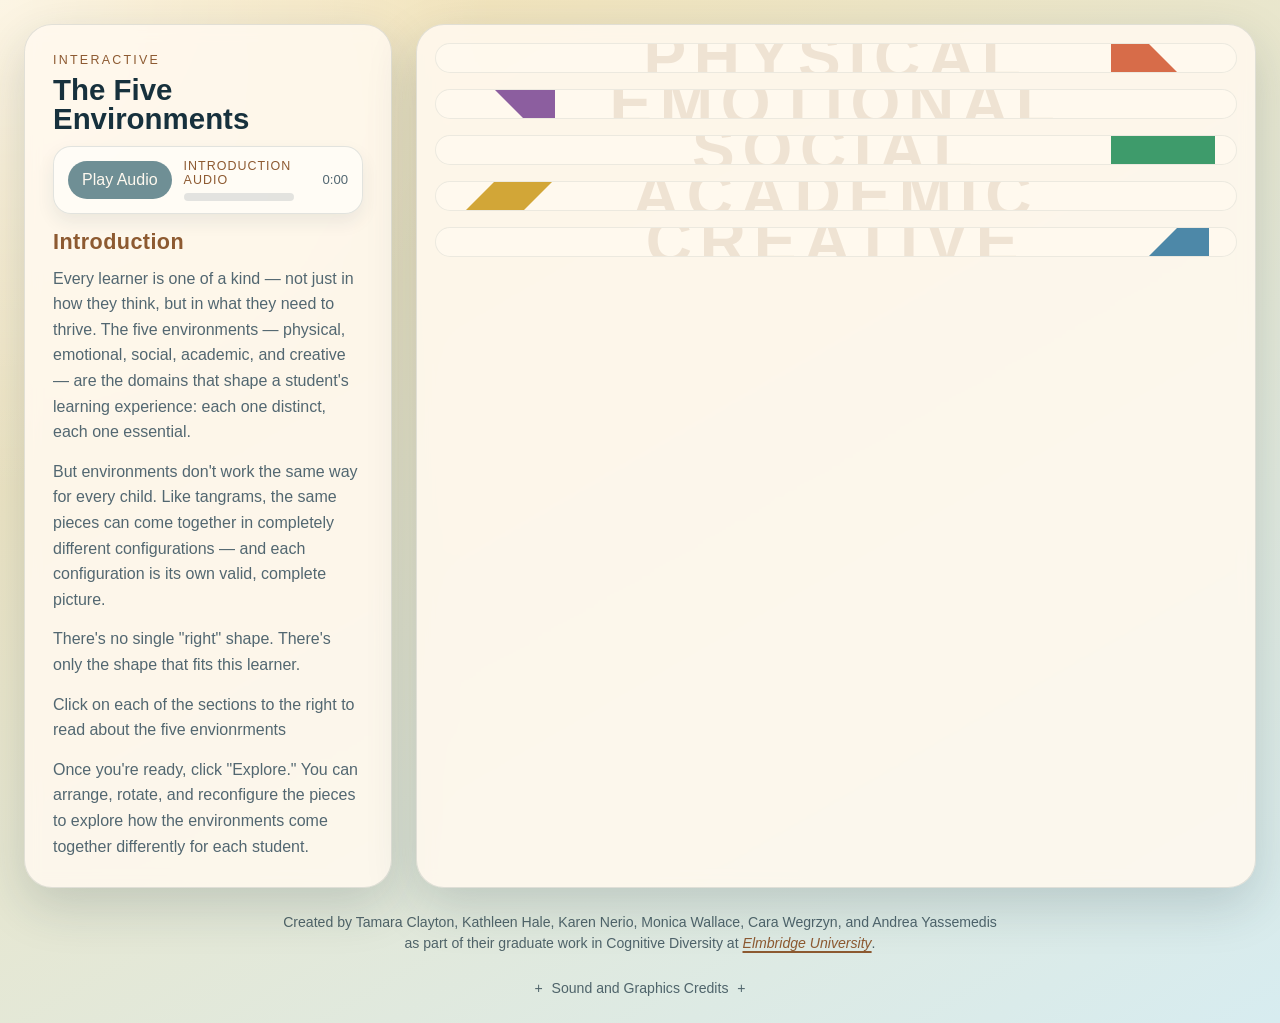
==== commit 018cea1f: "Revise intro instructions" ====
--- a/index.html
+++ b/index.html
@@ -768,7 +768,7 @@
           There's no single "right" shape. There's only the shape that fits this learner.
         </p>
         <p>
-          Read about the five environments here, and <a id="intro-references-link" class="intro-link" href="details/overview.html#references-heading" target="_blank" rel="noreferrer noopener">click to find references</a> and resources where you can learn more.
+          Click on each of the sections to the right to read about the five envionrments
         </p>
         <p>
           Once you're ready, click "Explore." You can arrange, rotate, and reconfigure the pieces to explore how the environments come together differently for each student.
--- a/styles.css
+++ b/styles.css
@@ -111,11 +111,12 @@
 
 .detail-pdf-link {
   display: inline-flex;
+  flex-direction: column;
   align-items: center;
   justify-content: center;
-  gap: 0;
-  width: 42px;
-  height: 42px;
+  gap: 2px;
+  width: 64px;
+  height: 64px;
   padding: 0;
   border: 0;
   border-radius: 999px;
@@ -135,12 +136,17 @@
 }
 
 .detail-pdf-link svg {
-  width: 22px;
-  height: 22px;
+  width: 34px;
+  height: 34px;
 }
 
 .detail-pdf-link span {
-  display: none;
+  display: block;
+  margin-top: 1px;
+  font-size: 0.76rem;
+  line-height: 1;
+  letter-spacing: 0.08em;
+  font-weight: 700;
 }
 
 .intro-audio-toggle {
@@ -1056,6 +1062,7 @@
 .detail-page .detail-reference-list {
   margin: 0;
   padding-left: 34px;
+  list-style: none;
   color: var(--muted);
   font-size: 0.88rem;
   line-height: 1.5;
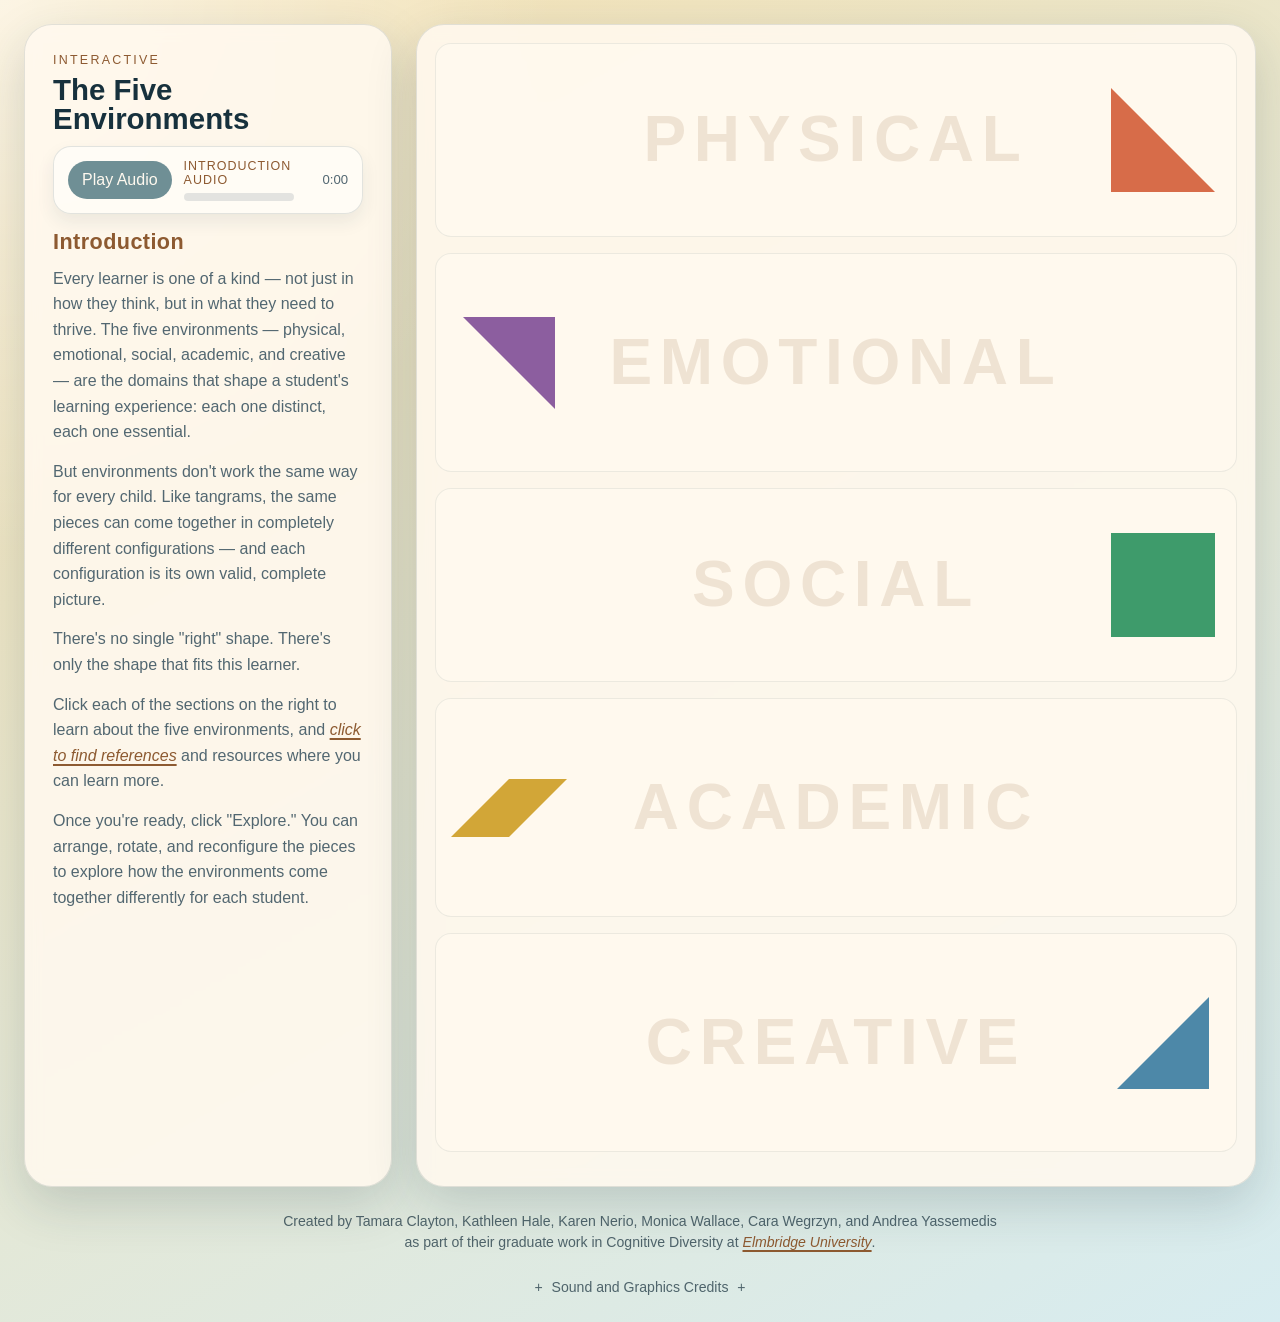
==== commit c0b149d9: "Fix intro instructions link text" ====
--- a/index.html
+++ b/index.html
@@ -768,7 +768,7 @@
           There's no single "right" shape. There's only the shape that fits this learner.
         </p>
         <p>
-          Click on each of the sections to the right to read about the five envionrments
+          Click each of the sections on the right to learn about the five environments, and <a id="intro-references-link" class="intro-link" href="details/overview.html#references-heading" target="_blank" rel="noreferrer noopener">click to find references</a> and resources where you can learn more.
         </p>
         <p>
           Once you're ready, click "Explore." You can arrange, rotate, and reconfigure the pieces to explore how the environments come together differently for each student.
@@ -2943,11 +2943,13 @@
       updateHintButtonState();
       setDisplayedTargetArt(getCurrentTargetArtSrc(activeStudent), { rebuild: false });
     });
-    introReferencesLink.addEventListener("click", (event) => {
-      event.preventDefault();
-      playClickSound();
-      openOverviewWindow(event.currentTarget.href);
-    });
+    if (introReferencesLink) {
+      introReferencesLink.addEventListener("click", (event) => {
+        event.preventDefault();
+        playClickSound();
+        openOverviewWindow(event.currentTarget.href);
+      });
+    }
     playNowButton.addEventListener("click", () => {
       playClickSound();
       enterPlayMode();
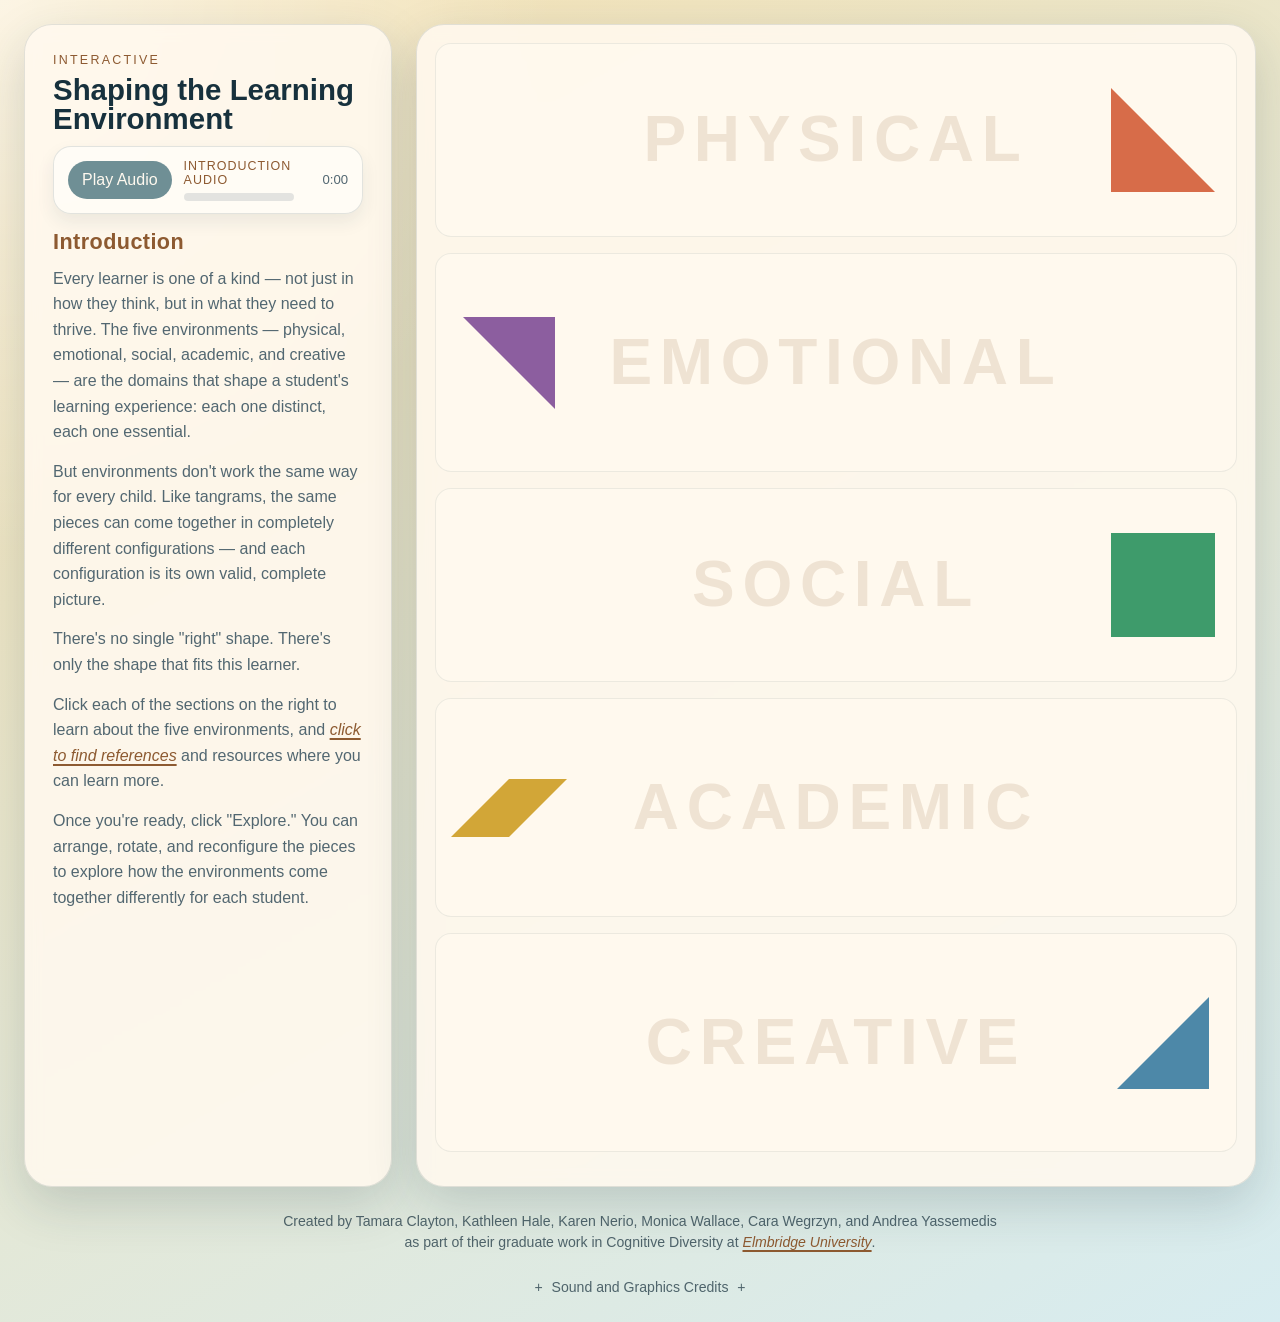
==== commit 07a3412e: "Update page titles" ====
--- a/index.html
+++ b/index.html
@@ -3,7 +3,7 @@
 <head>
   <meta charset="UTF-8">
   <meta name="viewport" content="width=device-width, initial-scale=1.0">
-  <title>The Five Environments</title>
+  <title>Main Page</title>
   <link rel="icon" href="favicon.ico" type="image/x-icon">
   <link rel="stylesheet" href="styles.css">
   <style>
@@ -700,7 +700,7 @@
   <main class="app-shell">
     <section class="intro-panel">
       <p class="eyebrow">Interactive</p>
-      <h1 id="page-title">The Five Environments</h1>
+      <h1 id="page-title">Shaping the Learning Environment</h1>
       <div class="intro-audio-player">
         <button id="intro-audio-toggle" class="intro-audio-toggle" type="button" aria-label="Play introduction audio">Play Audio</button>
         <div class="intro-audio-meta">
@@ -788,7 +788,7 @@
               </svg>
               <span class="read-env-piece-label">Physical</span>
             </button>
-            <p class="read-env-copy hidden"><strong class="ideas-env-physical">PHYSICAL</strong> &mdash; The <strong class="ideas-env-physical">physical</strong> environment is not just about comfort &mdash; it determines whether a student is spending energy regulating discomfort and stress, or is available to learn and grow. For twice-exceptional learners especially, the space should reduce sensory overload and distraction while still allowing for movement, flexibility, and access to materials that support exploration (Bridges 2e Center, 2019; Drexel University School of Education, n.d.; Willis, 2007; Horvath, 2021).</p>
+            <p class="read-env-copy hidden"><strong class="ideas-env-physical">PHYSICAL</strong> &mdash; The <strong class="ideas-env-physical">physical</strong> environment is not just about comfort &mdash; it determines whether a student is spending energy regulating discomfort and stress, or is available to learn and grow. For twice-exceptional learners especially, the space should reduce sensory overload and distraction while still allowing for movement, flexibility, and access to materials that support exploration (Bridges 2e Center, 2019; Drexel University School of Education, n.d.; Hannah, 2013; Horvath, 2021; Willis, 2007).</p>
           </li>
           <li id="read-env-emotional">
             <span class="read-env-watermark">Emotional</span>
@@ -798,7 +798,7 @@
               </svg>
               <span class="read-env-piece-label">Emotional</span>
             </button>
-            <p class="read-env-copy hidden"><strong class="ideas-env-emotional">EMOTIONAL</strong> &mdash; Belonging and acceptance are not peripheral to learning &mdash; they are central to it. When <strong class="ideas-env-emotional">emotional</strong> needs go unmet, students shift toward avoidance or seeking validation rather than engaging in growth. Stress, anxiety, and fear of embarrassment interfere directly with cognition, attention, and memory, while low-stakes, supportive environments do the opposite. Students need a place where risk-taking is welcomed, not penalized (Willis, 2007; Amabile, 1998; Drexel University School of Education, n.d.; Bridges 2e Center, 2019; Anchor, 2011).</p>
+            <p class="read-env-copy hidden"><strong class="ideas-env-emotional">EMOTIONAL</strong> &mdash; Belonging and acceptance are not peripheral to learning &mdash; they are central to it. When <strong class="ideas-env-emotional">emotional</strong> needs go unmet, students shift toward avoidance or seeking validation rather than engaging in growth. Stress, anxiety, and fear of embarrassment interfere directly with cognition, attention, and memory, while low-stakes, supportive environments do the opposite. Students need a place where risk-taking is welcomed, not penalized (Amabile, 1998; Anchor, 2011; Bridges 2e Center, 2019; Drexel University School of Education, n.d.; Willis, 2007).</p>
           </li>
           <li id="read-env-social">
             <span class="read-env-watermark">Social</span>
@@ -808,7 +808,7 @@
               </svg>
               <span class="read-env-piece-label">Social</span>
             </button>
-            <p class="read-env-copy hidden"><strong class="ideas-env-social">SOCIAL</strong> &mdash; Belonging affects not only how students feel, but whether they invest effort and grow toward self-actualization. The <strong class="ideas-env-social">social</strong> environment should support relationship-building, reduce isolation, and make neurodiversity an asset rather than a liability &mdash; through collaborative structures, interest-based groupings, and awareness of the impact of asynchronous development (Bridges 2e Center, 2019; Drexel University School of Education, n.d.; Amabile, 1998; Nesterak, 2020).</p>
+            <p class="read-env-copy hidden"><strong class="ideas-env-social">SOCIAL</strong> &mdash; Belonging affects not only how students feel, but whether they invest effort and grow toward self-actualization. The <strong class="ideas-env-social">social</strong> environment should support relationship-building, reduce isolation, and make neurodiversity an asset rather than a liability &mdash; through collaborative structures, interest-based groupings, and awareness of the impact of asynchronous development (Amabile, 1998; Bridges 2e Center, 2019; Drexel University School of Education, n.d.; Nesterak, 2020).</p>
           </li>
           <li id="read-env-academic">
             <span class="read-env-watermark">Academic</span>
@@ -818,7 +818,7 @@
               </svg>
               <span class="read-env-piece-label">Academic</span>
             </button>
-            <p class="read-env-copy hidden"><strong class="ideas-env-academic">ACADEMIC</strong> &mdash; The <strong class="ideas-env-academic">academic</strong> environment determines whether learners encounter meaningful challenge and experience themselves as capable. Students learn best when instruction is relevant, curiosity-driven, and able to get through emotional and attentional filters &mdash; supported through open-ended assignments, alternatives to rote memorization, dual differentiation, and opportunities to solve problems in more than one way (Willis, 2007; Bridges 2e Center, 2019; Drexel University School of Education, n.d.; Horvath, 2021).</p>
+            <p class="read-env-copy hidden"><strong class="ideas-env-academic">ACADEMIC</strong> &mdash; The <strong class="ideas-env-academic">academic</strong> environment determines whether learners encounter meaningful challenge and experience themselves as capable. Students learn best when instruction is relevant, curiosity-driven, and able to get through emotional and attentional filters &mdash; supported through open-ended assignments, alternatives to rote memorization, dual differentiation, and opportunities to solve problems in more than one way (Bridges 2e Center, 2019; Drexel University School of Education, n.d.; Horvath, 2021; Willis, 2007).</p>
           </li>
           <li id="read-env-creative">
             <span class="read-env-watermark">Creative</span>
@@ -828,7 +828,7 @@
               </svg>
               <span class="read-env-piece-label">Creative</span>
             </button>
-            <p class="read-env-copy hidden"><strong class="ideas-env-creative">CREATIVE</strong> &mdash; Expressing learning &mdash; not just acquiring knowledge &mdash; is necessary for growth. The <strong class="ideas-env-creative">creative</strong> environment should not be ornamental; it must make genuine room for unusual strengths, deep interests, original methods, and multiple forms of expression. This means focusing on process over product, protecting space for awe and exploration, and resisting the conditions known to suppress creativity: controlling structures, overly critical evaluation, and pressure toward a single right answer (Amabile, 1998; Robinson, 2006; Bridges 2e Center, 2019; Drexel University School of Education, n.d.; Willis, 2007).</p>
+            <p class="read-env-copy hidden"><strong class="ideas-env-creative">CREATIVE</strong> &mdash; Expressing learning &mdash; not just acquiring knowledge &mdash; is necessary for growth. The <strong class="ideas-env-creative">creative</strong> environment should not be ornamental; it must make genuine room for unusual strengths, deep interests, original methods, and multiple forms of expression. This means focusing on process over product, protecting space for awe and exploration, and resisting the conditions known to suppress creativity: controlling structures, overly critical evaluation, and pressure toward a single right answer (Amabile, 1998; Bridges 2e Center, 2019; Drexel University School of Education, n.d.; Robinson, 2006; Willis, 2007).</p>
           </li>
         </ul>
         <div id="play-now-wrap" class="play-now-wrap hidden">
@@ -1119,11 +1119,11 @@
     ];
 
     const environmentPopupBodies = {
-      physical: 'The <strong class="accent-emphasis">physical</strong> environment is not just about comfort &mdash; it determines whether a student is spending energy regulating discomfort and stress, or is available to learn and grow. For twice-exceptional learners especially, the space should reduce sensory overload and distraction while still allowing for movement, flexibility, and access to materials that support exploration (Bridges 2e Center, 2019; Drexel University School of Education, n.d.; Willis, 2007; Horvath, 2021).',
-      emotional: 'Belonging and acceptance are not peripheral to learning &mdash; they are central to it. When <strong class="accent-emphasis">emotional</strong> needs go unmet, students shift toward avoidance or seeking validation rather than engaging in growth. Stress, anxiety, and fear of embarrassment interfere directly with cognition, attention, and memory, while low-stakes, supportive environments do the opposite. Students need a place where risk-taking is welcomed, not penalized (Willis, 2007; Amabile, 1998; Drexel University School of Education, n.d.; Bridges 2e Center, 2019; Anchor, 2011).',
-      social: 'Belonging affects not only how students feel, but whether they invest effort and grow toward self-actualization. The <strong class="accent-emphasis">social</strong> environment should support relationship-building, reduce isolation, and make neurodiversity an asset rather than a liability &mdash; through collaborative structures, interest-based groupings, and awareness of the impact of asynchronous development (Bridges 2e Center, 2019; Drexel University School of Education, n.d.; Amabile, 1998; Nesterak, 2020).',
-      academic: 'The <strong class="accent-emphasis">academic</strong> environment determines whether learners encounter meaningful challenge and experience themselves as capable. Students learn best when instruction is relevant, curiosity-driven, and able to get through emotional and attentional filters &mdash; supported through open-ended assignments, alternatives to rote memorization, dual differentiation, and opportunities to solve problems in more than one way (Willis, 2007; Bridges 2e Center, 2019; Drexel University School of Education, n.d.; Horvath, 2021).',
-      creative: 'Expressing learning &mdash; not just acquiring knowledge &mdash; is necessary for growth. The <strong class="accent-emphasis">creative</strong> environment should not be ornamental; it must make genuine room for unusual strengths, deep interests, original methods, and multiple forms of expression. This means focusing on process over product, protecting space for awe and exploration, and resisting the conditions known to suppress creativity: controlling structures, overly critical evaluation, and pressure toward a single right answer (Amabile, 1998; Robinson, 2006; Bridges 2e Center, 2019; Drexel University School of Education, n.d.; Willis, 2007).'
+      physical: 'The <strong class="accent-emphasis">physical</strong> environment is not just about comfort &mdash; it determines whether a student is spending energy regulating discomfort and stress, or is available to learn and grow. For twice-exceptional learners especially, the space should reduce sensory overload and distraction while still allowing for movement, flexibility, and access to materials that support exploration (Bridges 2e Center, 2019; Drexel University School of Education, n.d.; Hannah, 2013; Horvath, 2021; Willis, 2007).',
+      emotional: 'Belonging and acceptance are not peripheral to learning &mdash; they are central to it. When <strong class="accent-emphasis">emotional</strong> needs go unmet, students shift toward avoidance or seeking validation rather than engaging in growth. Stress, anxiety, and fear of embarrassment interfere directly with cognition, attention, and memory, while low-stakes, supportive environments do the opposite. Students need a place where risk-taking is welcomed, not penalized (Amabile, 1998; Anchor, 2011; Bridges 2e Center, 2019; Drexel University School of Education, n.d.; Willis, 2007).',
+      social: 'Belonging affects not only how students feel, but whether they invest effort and grow toward self-actualization. The <strong class="accent-emphasis">social</strong> environment should support relationship-building, reduce isolation, and make neurodiversity an asset rather than a liability &mdash; through collaborative structures, interest-based groupings, and awareness of the impact of asynchronous development (Amabile, 1998; Bridges 2e Center, 2019; Drexel University School of Education, n.d.; Nesterak, 2020).',
+      academic: 'The <strong class="accent-emphasis">academic</strong> environment determines whether learners encounter meaningful challenge and experience themselves as capable. Students learn best when instruction is relevant, curiosity-driven, and able to get through emotional and attentional filters &mdash; supported through open-ended assignments, alternatives to rote memorization, dual differentiation, and opportunities to solve problems in more than one way (Bridges 2e Center, 2019; Drexel University School of Education, n.d.; Horvath, 2021; Willis, 2007).',
+      creative: 'Expressing learning &mdash; not just acquiring knowledge &mdash; is necessary for growth. The <strong class="accent-emphasis">creative</strong> environment should not be ornamental; it must make genuine room for unusual strengths, deep interests, original methods, and multiple forms of expression. This means focusing on process over product, protecting space for awe and exploration, and resisting the conditions known to suppress creativity: controlling structures, overly critical evaluation, and pressure toward a single right answer (Amabile, 1998; Bridges 2e Center, 2019; Drexel University School of Education, n.d.; Robinson, 2006; Willis, 2007).'
     };
 
     const modalArtByEnvironment = {
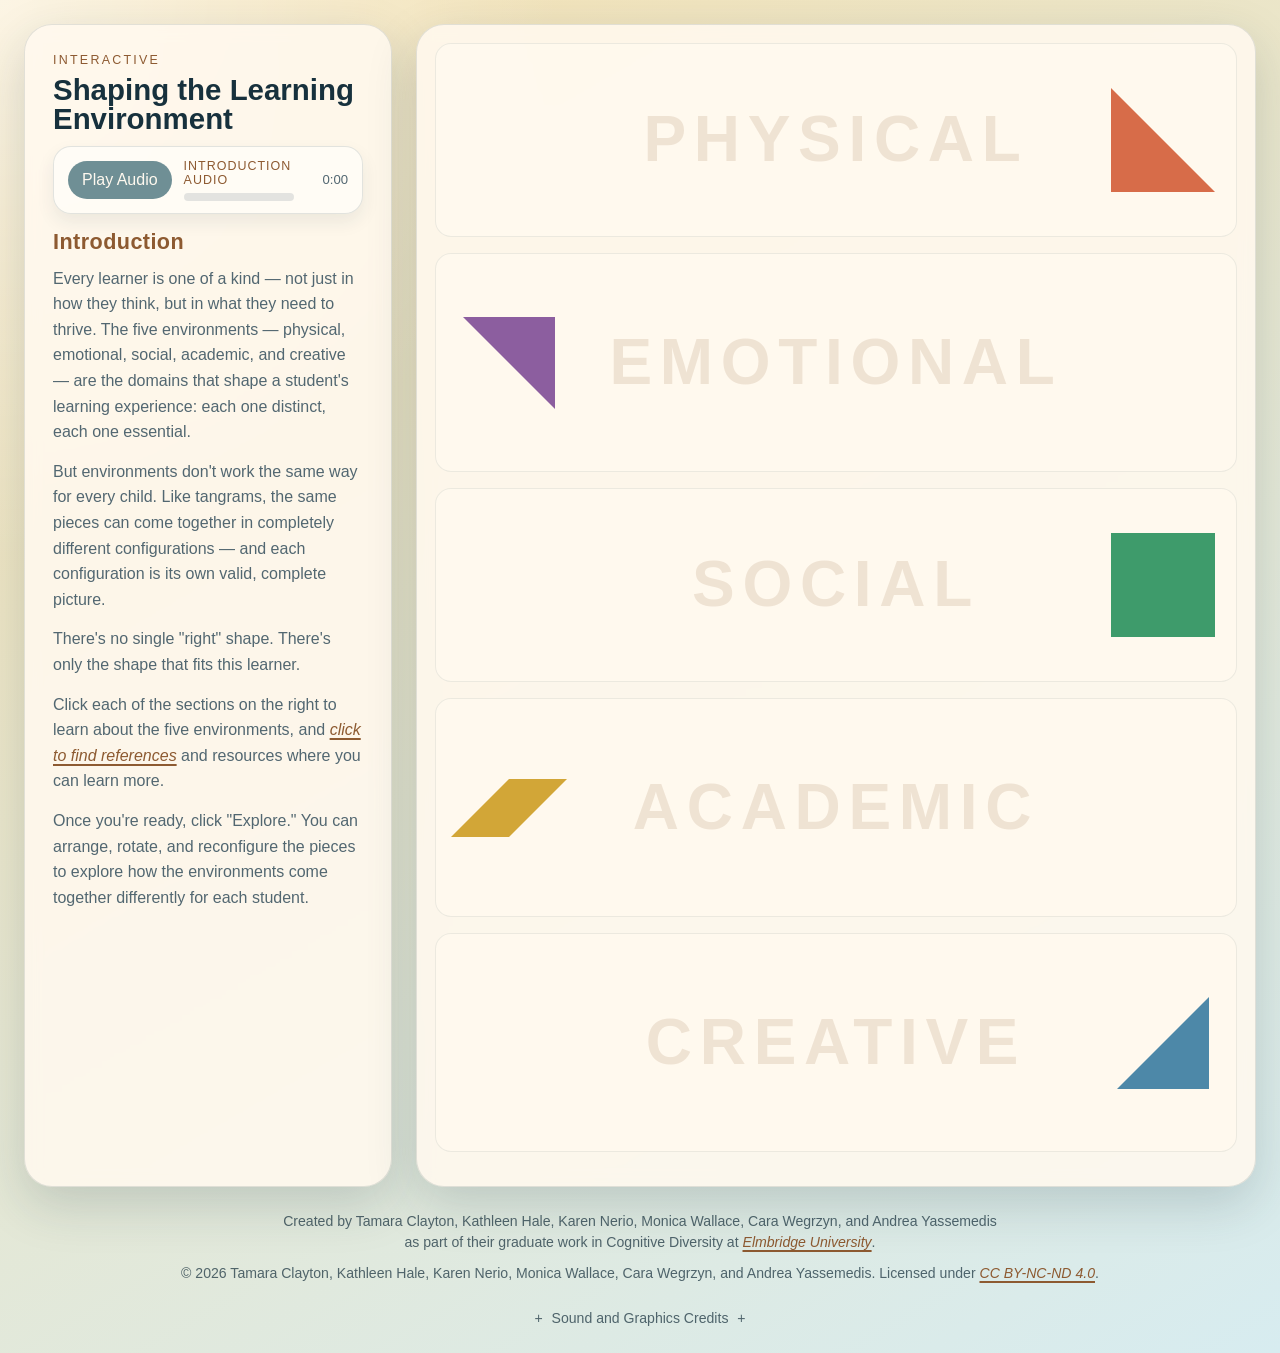
==== commit 8f222545: "Add footer license line" ====
--- a/index.html
+++ b/index.html
@@ -876,6 +876,7 @@
 
   <footer class="main-credits">
     <p>Created by Tamara Clayton, Kathleen Hale, Karen Nerio, Monica Wallace, Cara Wegrzyn, and Andrea Yassemedis<br>as part of their graduate work in Cognitive Diversity at <a class="intro-link" href="https://elmbridge.edu/" target="_blank" rel="noreferrer noopener">Elmbridge University</a>.</p>
+    <p class="main-license">&copy; 2026 Tamara Clayton, Kathleen Hale, Karen Nerio, Monica Wallace, Cara Wegrzyn, and Andrea Yassemedis. Licensed under <a class="intro-link" href="https://creativecommons.org/licenses/by-nc-nd/4.0/" target="_blank" rel="noreferrer noopener">CC BY-NC-ND 4.0</a>.</p>
   </footer>
   <footer class="main-sound-credits">
     <details class="main-credits-disclosure">
--- a/styles.css
+++ b/styles.css
@@ -33,6 +33,12 @@
   line-height: 1.5;
   color: rgba(23, 49, 61, 0.72);
   text-align: center;
+}
+
+.main-credits .main-license {
+  margin-top: 10px;
+  font-size: 0.88rem;
+  line-height: 1.5;
 }
 
 button {
